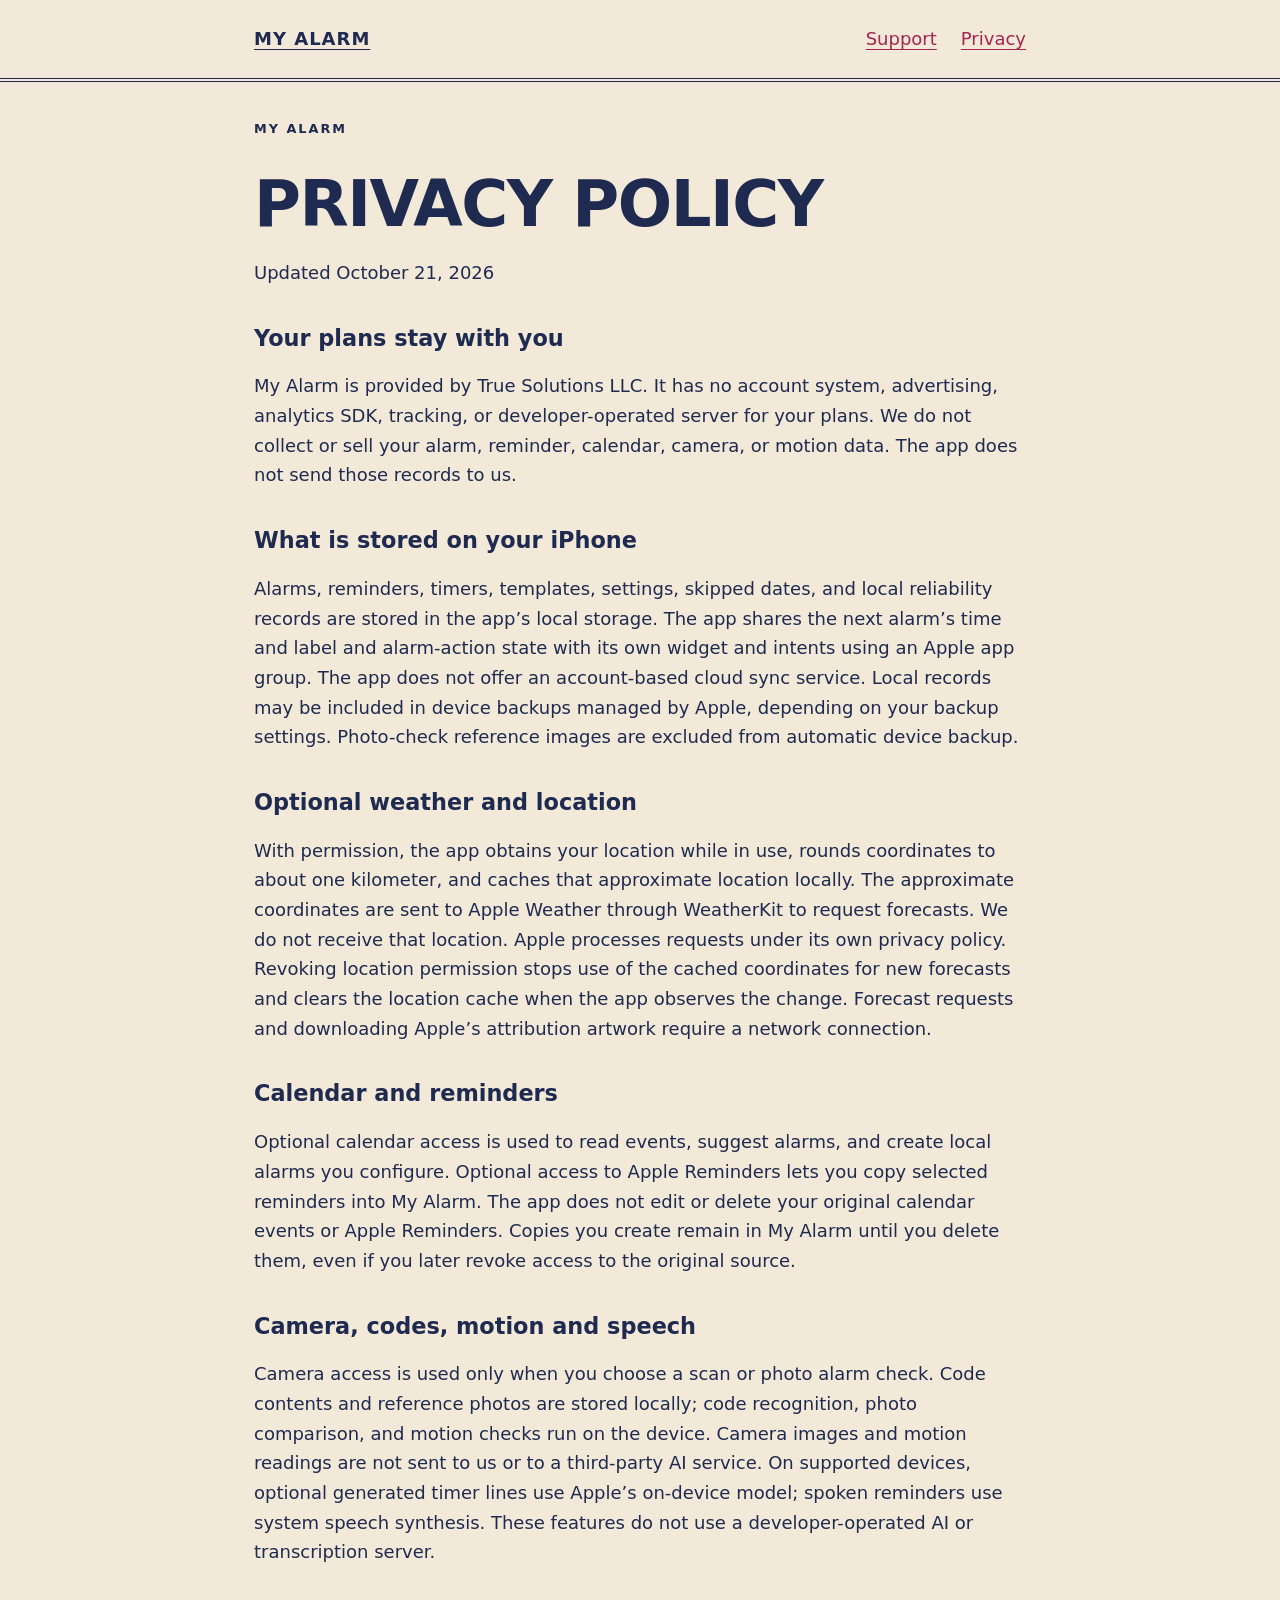
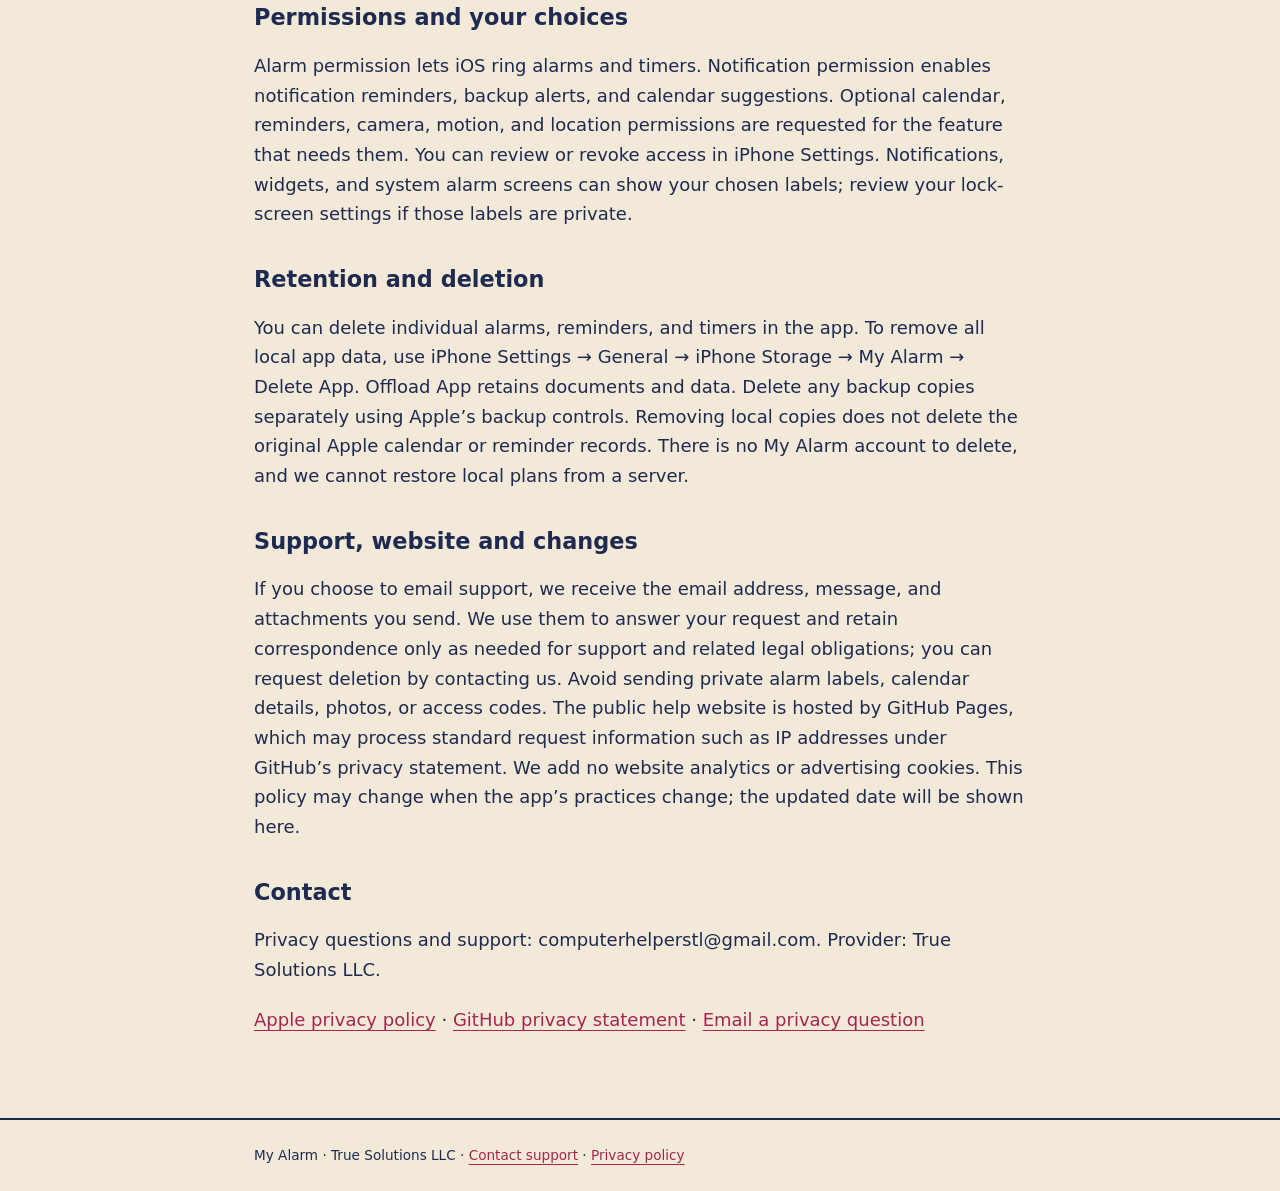
==== privacy.html @ db073f6e "Publish My Alarm privacy and support pages" ====
<!doctype html>
<html lang="en"><head><meta charset="utf-8"><meta name="viewport" content="width=device-width,initial-scale=1"><meta name="description" content="How My Alarm stores plans, uses optional permissions, handles weather requests, and lets you delete local data."><title>Privacy policy · My Alarm</title><link rel="stylesheet" href="styles.css"></head><body><a class="skip" href="#main">Skip to content</a><header><nav class="wrap" aria-label="Main navigation"><a class="brand" href="index.html">MY ALARM</a><a href="support.html">Support</a><a href="privacy.html">Privacy</a></nav></header><main class="wrap" id="main"><p class="eyebrow">My Alarm</p><h1>Privacy policy</h1><p>Updated October 21, 2026</p><h2>Your plans stay with you</h2><p>My Alarm is provided by True Solutions LLC. It has no account system, advertising, analytics SDK, tracking, or developer-operated server for your plans. We do not collect or sell your alarm, reminder, calendar, camera, or motion data. The app does not send those records to us.</p><h2>What is stored on your iPhone</h2><p>Alarms, reminders, timers, templates, settings, skipped dates, and local reliability records are stored in the app’s local storage. The app shares the next alarm’s time and label and alarm-action state with its own widget and intents using an Apple app group. The app does not offer an account-based cloud sync service. Local records may be included in device backups managed by Apple, depending on your backup settings. Photo-check reference images are excluded from automatic device backup.</p><h2>Optional weather and location</h2><p>With permission, the app obtains your location while in use, rounds coordinates to about one kilometer, and caches that approximate location locally. The approximate coordinates are sent to Apple Weather through WeatherKit to request forecasts. We do not receive that location. Apple processes requests under its own privacy policy. Revoking location permission stops use of the cached coordinates for new forecasts and clears the location cache when the app observes the change. Forecast requests and downloading Apple’s attribution artwork require a network connection.</p><h2>Calendar and reminders</h2><p>Optional calendar access is used to read events, suggest alarms, and create local alarms you configure. Optional access to Apple Reminders lets you copy selected reminders into My Alarm. The app does not edit or delete your original calendar events or Apple Reminders. Copies you create remain in My Alarm until you delete them, even if you later revoke access to the original source.</p><h2>Camera, codes, motion and speech</h2><p>Camera access is used only when you choose a scan or photo alarm check. Code contents and reference photos are stored locally; code recognition, photo comparison, and motion checks run on the device. Camera images and motion readings are not sent to us or to a third-party AI service. On supported devices, optional generated timer lines use Apple’s on-device model; spoken reminders use system speech synthesis. These features do not use a developer-operated AI or transcription server.</p><h2>Permissions and your choices</h2><p>Alarm permission lets iOS ring alarms and timers. Notification permission enables notification reminders, backup alerts, and calendar suggestions. Optional calendar, reminders, camera, motion, and location permissions are requested for the feature that needs them. You can review or revoke access in iPhone Settings. Notifications, widgets, and system alarm screens can show your chosen labels; review your lock-screen settings if those labels are private.</p><h2>Retention and deletion</h2><p>You can delete individual alarms, reminders, and timers in the app. To remove all local app data, use iPhone Settings → General → iPhone Storage → My Alarm → Delete App. Offload App retains documents and data. Delete any backup copies separately using Apple’s backup controls. Removing local copies does not delete the original Apple calendar or reminder records. There is no My Alarm account to delete, and we cannot restore local plans from a server.</p><h2>Support, website and changes</h2><p>If you choose to email support, we receive the email address, message, and attachments you send. We use them to answer your request and retain correspondence only as needed for support and related legal obligations; you can request deletion by contacting us. Avoid sending private alarm labels, calendar details, photos, or access codes. The public help website is hosted by GitHub Pages, which may process standard request information such as IP addresses under GitHub’s privacy statement. We add no website analytics or advertising cookies. This policy may change when the app’s practices change; the updated date will be shown here.</p><h2>Contact</h2><p>Privacy questions and support: computerhelperstl@gmail.com. Provider: True Solutions LLC.</p><p><a href="https://www.apple.com/legal/privacy/">Apple privacy policy</a> · <a href="https://docs.github.com/en/site-policy/privacy-policies/github-general-privacy-statement">GitHub privacy statement</a> · <a href="mailto:computerhelperstl@gmail.com">Email a privacy question</a></p></main><footer><div class="wrap">My Alarm · True Solutions LLC · <a href="support.html">Contact support</a> · <a href="privacy.html">Privacy policy</a></div></footer></body></html>
---- styles.css ----
:root{color-scheme:light dark;--paper:#f2e9d8;--ink:#1e2a4f;--pink:#a52550;--card:#e9ddc6}@media(prefers-color-scheme:dark){:root{--paper:#141a31;--ink:#efe5d2;--pink:#ff95b5;--card:#1b2340}}*{box-sizing:border-box}body{margin:0;background:var(--paper);color:var(--ink);font:18px/1.65 system-ui,sans-serif}a{color:var(--pink);text-underline-offset:4px}a:focus-visible,summary:focus-visible{outline:3px solid var(--pink);outline-offset:5px}.wrap{max-width:820px;margin:auto;padding:24px}header{border-bottom:4px double var(--ink)}nav{display:flex;gap:24px;flex-wrap:wrap;align-items:center}.brand{font-weight:850;letter-spacing:1px;color:var(--ink);margin-right:auto}h1{font-size:clamp(2.3rem,8vw,4rem);line-height:1.05;text-transform:uppercase;letter-spacing:-1.5px;margin:32px 0 20px}h2{font-size:1.4rem;line-height:1.3;margin-top:36px}p{margin:12px 0 20px}.eyebrow{text-transform:uppercase;letter-spacing:2px;font-size:.8rem;font-weight:800}.callout{padding:22px;background:var(--card);border:2px solid var(--ink);box-shadow:5px 5px 0 var(--ink);margin:28px 0}details{border-top:1px solid var(--ink);padding:18px 0}summary{cursor:pointer;font-weight:700}footer{border-top:2px solid var(--ink);margin-top:40px;font-size:.85rem}.skip{position:absolute;left:-9999px}.skip:focus{left:16px;top:16px;background:var(--paper);padding:12px;z-index:2}ul{padding-left:24px}
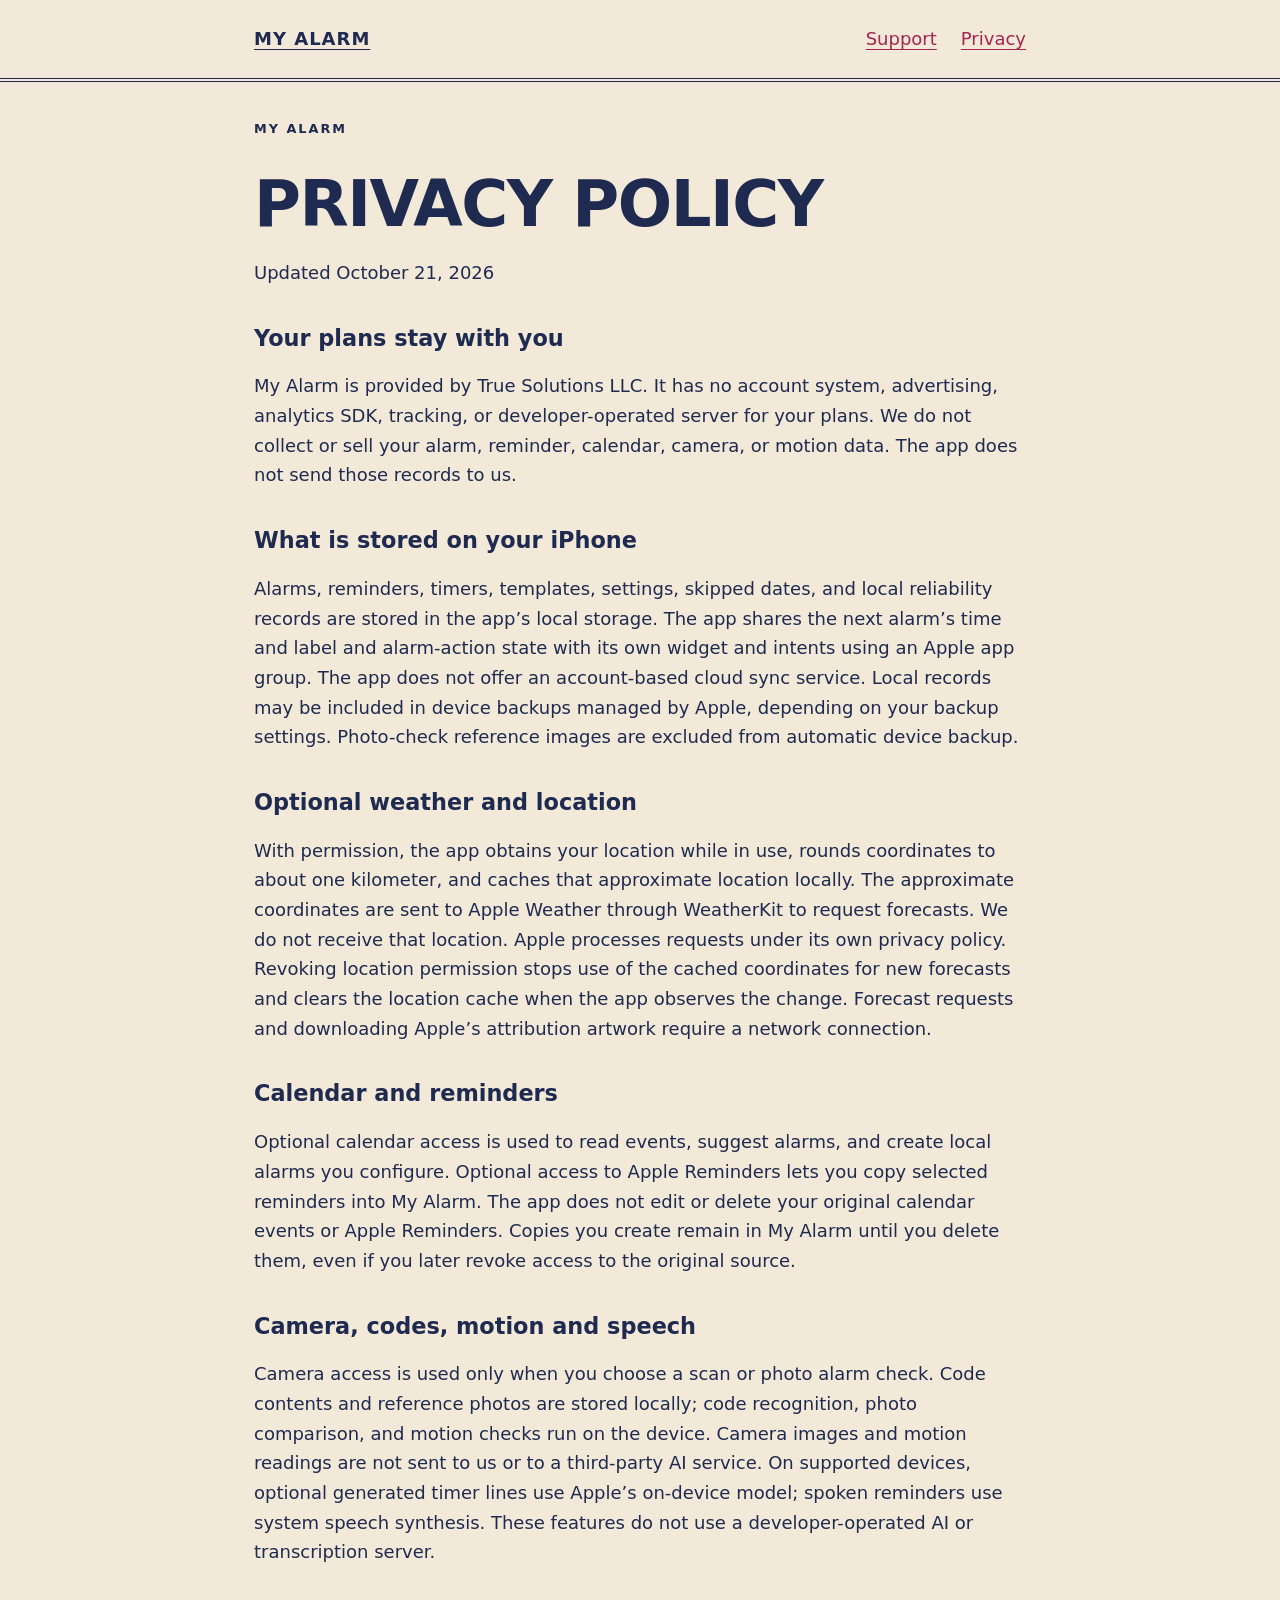
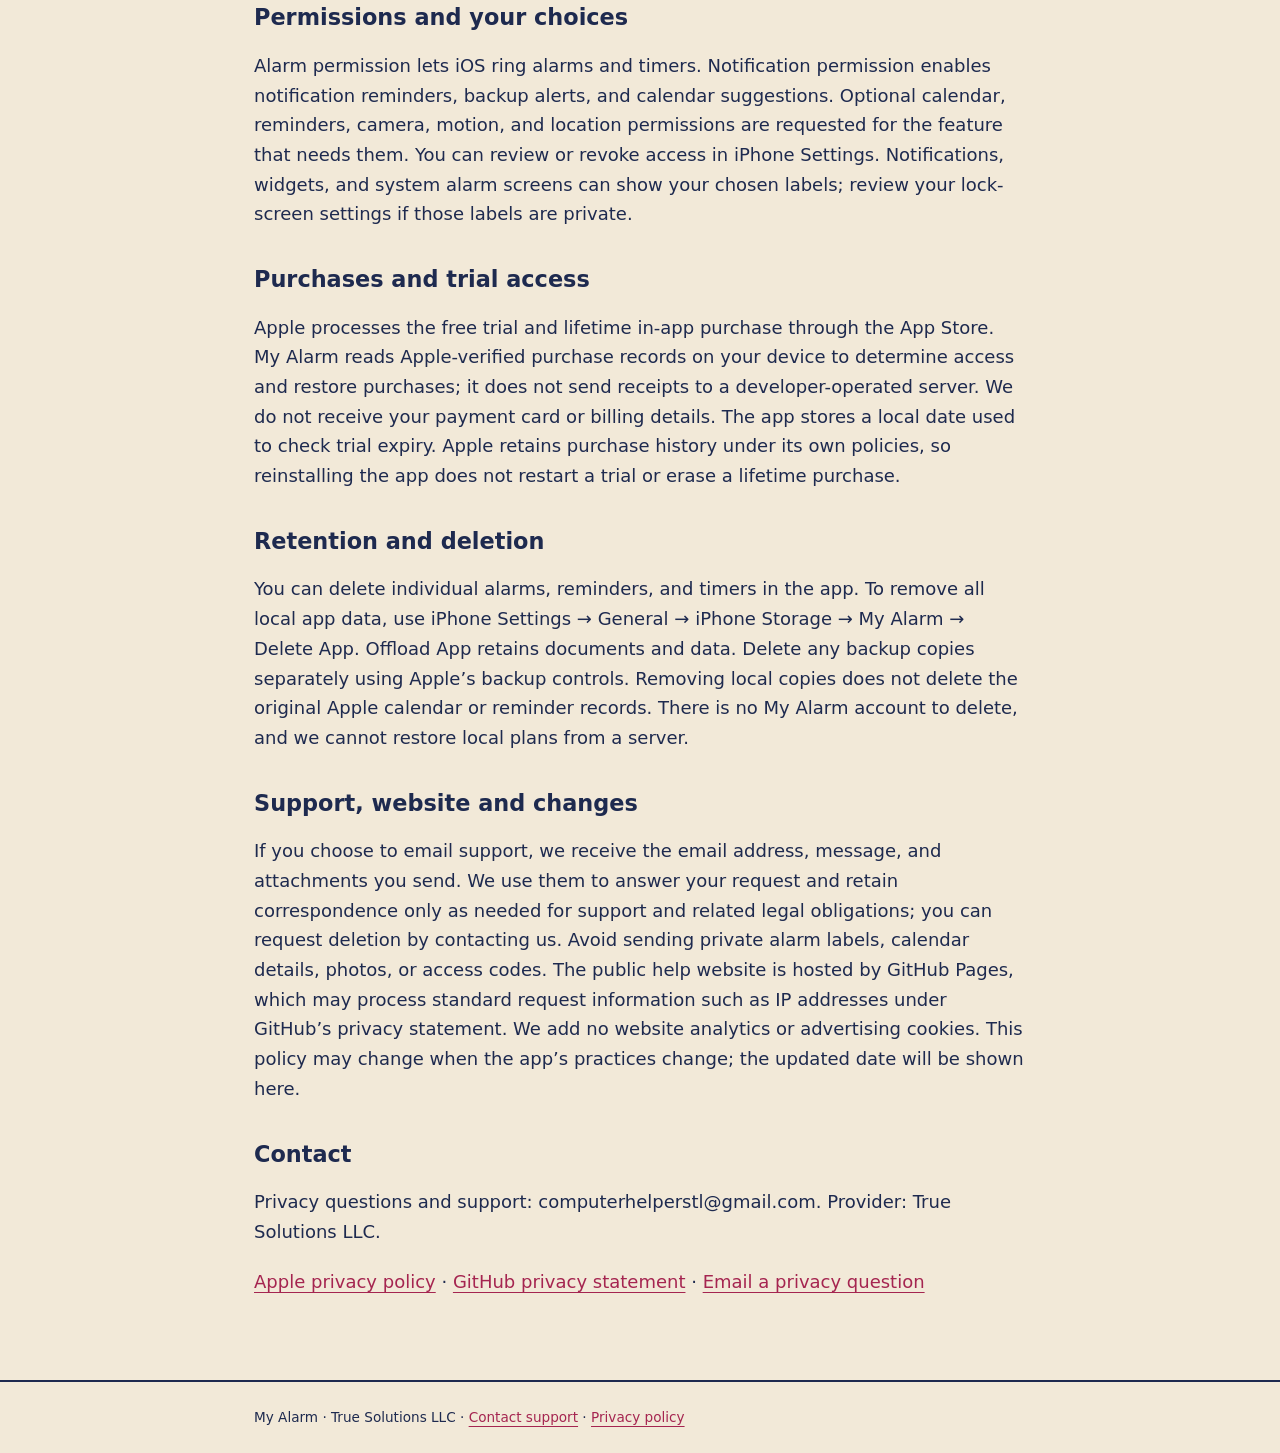
==== commit 5d32e532: "Document My Alarm trial, lifetime access and Apple purchase privacy" ====
--- a/privacy.html
+++ b/privacy.html
@@ -1,2 +1,2 @@
 <!doctype html>
-<html lang="en"><head><meta charset="utf-8"><meta name="viewport" content="width=device-width,initial-scale=1"><meta name="description" content="How My Alarm stores plans, uses optional permissions, handles weather requests, and lets you delete local data."><title>Privacy policy · My Alarm</title><link rel="stylesheet" href="styles.css"></head><body><a class="skip" href="#main">Skip to content</a><header><nav class="wrap" aria-label="Main navigation"><a class="brand" href="index.html">MY ALARM</a><a href="support.html">Support</a><a href="privacy.html">Privacy</a></nav></header><main class="wrap" id="main"><p class="eyebrow">My Alarm</p><h1>Privacy policy</h1><p>Updated October 21, 2026</p><h2>Your plans stay with you</h2><p>My Alarm is provided by True Solutions LLC. It has no account system, advertising, analytics SDK, tracking, or developer-operated server for your plans. We do not collect or sell your alarm, reminder, calendar, camera, or motion data. The app does not send those records to us.</p><h2>What is stored on your iPhone</h2><p>Alarms, reminders, timers, templates, settings, skipped dates, and local reliability records are stored in the app’s local storage. The app shares the next alarm’s time and label and alarm-action state with its own widget and intents using an Apple app group. The app does not offer an account-based cloud sync service. Local records may be included in device backups managed by Apple, depending on your backup settings. Photo-check reference images are excluded from automatic device backup.</p><h2>Optional weather and location</h2><p>With permission, the app obtains your location while in use, rounds coordinates to about one kilometer, and caches that approximate location locally. The approximate coordinates are sent to Apple Weather through WeatherKit to request forecasts. We do not receive that location. Apple processes requests under its own privacy policy. Revoking location permission stops use of the cached coordinates for new forecasts and clears the location cache when the app observes the change. Forecast requests and downloading Apple’s attribution artwork require a network connection.</p><h2>Calendar and reminders</h2><p>Optional calendar access is used to read events, suggest alarms, and create local alarms you configure. Optional access to Apple Reminders lets you copy selected reminders into My Alarm. The app does not edit or delete your original calendar events or Apple Reminders. Copies you create remain in My Alarm until you delete them, even if you later revoke access to the original source.</p><h2>Camera, codes, motion and speech</h2><p>Camera access is used only when you choose a scan or photo alarm check. Code contents and reference photos are stored locally; code recognition, photo comparison, and motion checks run on the device. Camera images and motion readings are not sent to us or to a third-party AI service. On supported devices, optional generated timer lines use Apple’s on-device model; spoken reminders use system speech synthesis. These features do not use a developer-operated AI or transcription server.</p><h2>Permissions and your choices</h2><p>Alarm permission lets iOS ring alarms and timers. Notification permission enables notification reminders, backup alerts, and calendar suggestions. Optional calendar, reminders, camera, motion, and location permissions are requested for the feature that needs them. You can review or revoke access in iPhone Settings. Notifications, widgets, and system alarm screens can show your chosen labels; review your lock-screen settings if those labels are private.</p><h2>Retention and deletion</h2><p>You can delete individual alarms, reminders, and timers in the app. To remove all local app data, use iPhone Settings → General → iPhone Storage → My Alarm → Delete App. Offload App retains documents and data. Delete any backup copies separately using Apple’s backup controls. Removing local copies does not delete the original Apple calendar or reminder records. There is no My Alarm account to delete, and we cannot restore local plans from a server.</p><h2>Support, website and changes</h2><p>If you choose to email support, we receive the email address, message, and attachments you send. We use them to answer your request and retain correspondence only as needed for support and related legal obligations; you can request deletion by contacting us. Avoid sending private alarm labels, calendar details, photos, or access codes. The public help website is hosted by GitHub Pages, which may process standard request information such as IP addresses under GitHub’s privacy statement. We add no website analytics or advertising cookies. This policy may change when the app’s practices change; the updated date will be shown here.</p><h2>Contact</h2><p>Privacy questions and support: computerhelperstl@gmail.com. Provider: True Solutions LLC.</p><p><a href="https://www.apple.com/legal/privacy/">Apple privacy policy</a> · <a href="https://docs.github.com/en/site-policy/privacy-policies/github-general-privacy-statement">GitHub privacy statement</a> · <a href="mailto:computerhelperstl@gmail.com">Email a privacy question</a></p></main><footer><div class="wrap">My Alarm · True Solutions LLC · <a href="support.html">Contact support</a> · <a href="privacy.html">Privacy policy</a></div></footer></body></html>
+<html lang="en"><head><meta charset="utf-8"><meta name="viewport" content="width=device-width,initial-scale=1"><meta name="description" content="How My Alarm stores plans, uses optional permissions, handles weather requests, and lets you delete local data."><title>Privacy policy · My Alarm</title><link rel="stylesheet" href="styles.css"></head><body><a class="skip" href="#main">Skip to content</a><header><nav class="wrap" aria-label="Main navigation"><a class="brand" href="index.html">MY ALARM</a><a href="support.html">Support</a><a href="privacy.html">Privacy</a></nav></header><main class="wrap" id="main"><p class="eyebrow">My Alarm</p><h1>Privacy policy</h1><p>Updated October 21, 2026</p><h2>Your plans stay with you</h2><p>My Alarm is provided by True Solutions LLC. It has no account system, advertising, analytics SDK, tracking, or developer-operated server for your plans. We do not collect or sell your alarm, reminder, calendar, camera, or motion data. The app does not send those records to us.</p><h2>What is stored on your iPhone</h2><p>Alarms, reminders, timers, templates, settings, skipped dates, and local reliability records are stored in the app’s local storage. The app shares the next alarm’s time and label and alarm-action state with its own widget and intents using an Apple app group. The app does not offer an account-based cloud sync service. Local records may be included in device backups managed by Apple, depending on your backup settings. Photo-check reference images are excluded from automatic device backup.</p><h2>Optional weather and location</h2><p>With permission, the app obtains your location while in use, rounds coordinates to about one kilometer, and caches that approximate location locally. The approximate coordinates are sent to Apple Weather through WeatherKit to request forecasts. We do not receive that location. Apple processes requests under its own privacy policy. Revoking location permission stops use of the cached coordinates for new forecasts and clears the location cache when the app observes the change. Forecast requests and downloading Apple’s attribution artwork require a network connection.</p><h2>Calendar and reminders</h2><p>Optional calendar access is used to read events, suggest alarms, and create local alarms you configure. Optional access to Apple Reminders lets you copy selected reminders into My Alarm. The app does not edit or delete your original calendar events or Apple Reminders. Copies you create remain in My Alarm until you delete them, even if you later revoke access to the original source.</p><h2>Camera, codes, motion and speech</h2><p>Camera access is used only when you choose a scan or photo alarm check. Code contents and reference photos are stored locally; code recognition, photo comparison, and motion checks run on the device. Camera images and motion readings are not sent to us or to a third-party AI service. On supported devices, optional generated timer lines use Apple’s on-device model; spoken reminders use system speech synthesis. These features do not use a developer-operated AI or transcription server.</p><h2>Permissions and your choices</h2><p>Alarm permission lets iOS ring alarms and timers. Notification permission enables notification reminders, backup alerts, and calendar suggestions. Optional calendar, reminders, camera, motion, and location permissions are requested for the feature that needs them. You can review or revoke access in iPhone Settings. Notifications, widgets, and system alarm screens can show your chosen labels; review your lock-screen settings if those labels are private.</p><h2>Purchases and trial access</h2><p>Apple processes the free trial and lifetime in-app purchase through the App Store. My Alarm reads Apple-verified purchase records on your device to determine access and restore purchases; it does not send receipts to a developer-operated server. We do not receive your payment card or billing details. The app stores a local date used to check trial expiry. Apple retains purchase history under its own policies, so reinstalling the app does not restart a trial or erase a lifetime purchase.</p><h2>Retention and deletion</h2><p>You can delete individual alarms, reminders, and timers in the app. To remove all local app data, use iPhone Settings → General → iPhone Storage → My Alarm → Delete App. Offload App retains documents and data. Delete any backup copies separately using Apple’s backup controls. Removing local copies does not delete the original Apple calendar or reminder records. There is no My Alarm account to delete, and we cannot restore local plans from a server.</p><h2>Support, website and changes</h2><p>If you choose to email support, we receive the email address, message, and attachments you send. We use them to answer your request and retain correspondence only as needed for support and related legal obligations; you can request deletion by contacting us. Avoid sending private alarm labels, calendar details, photos, or access codes. The public help website is hosted by GitHub Pages, which may process standard request information such as IP addresses under GitHub’s privacy statement. We add no website analytics or advertising cookies. This policy may change when the app’s practices change; the updated date will be shown here.</p><h2>Contact</h2><p>Privacy questions and support: computerhelperstl@gmail.com. Provider: True Solutions LLC.</p><p><a href="https://www.apple.com/legal/privacy/">Apple privacy policy</a> · <a href="https://docs.github.com/en/site-policy/privacy-policies/github-general-privacy-statement">GitHub privacy statement</a> · <a href="mailto:computerhelperstl@gmail.com">Email a privacy question</a></p></main><footer><div class="wrap">My Alarm · True Solutions LLC · <a href="support.html">Contact support</a> · <a href="privacy.html">Privacy policy</a></div></footer></body></html>
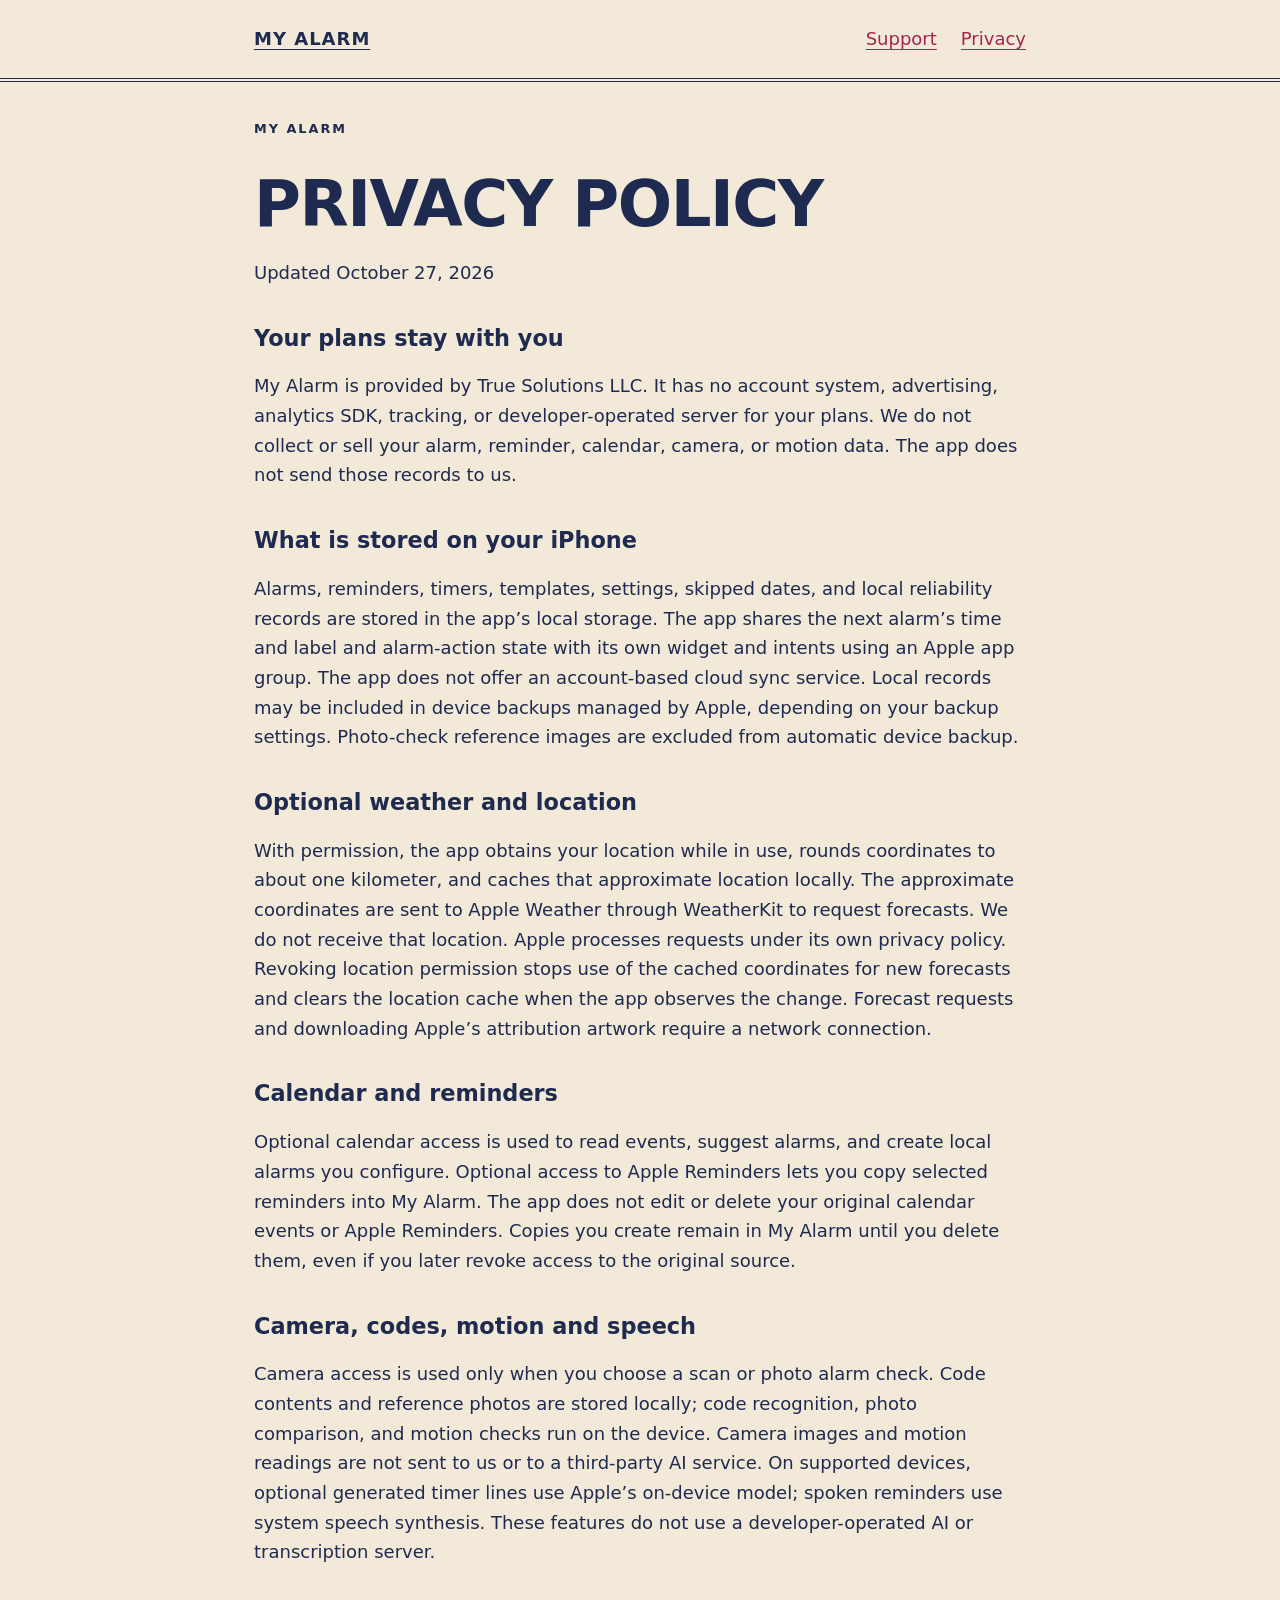
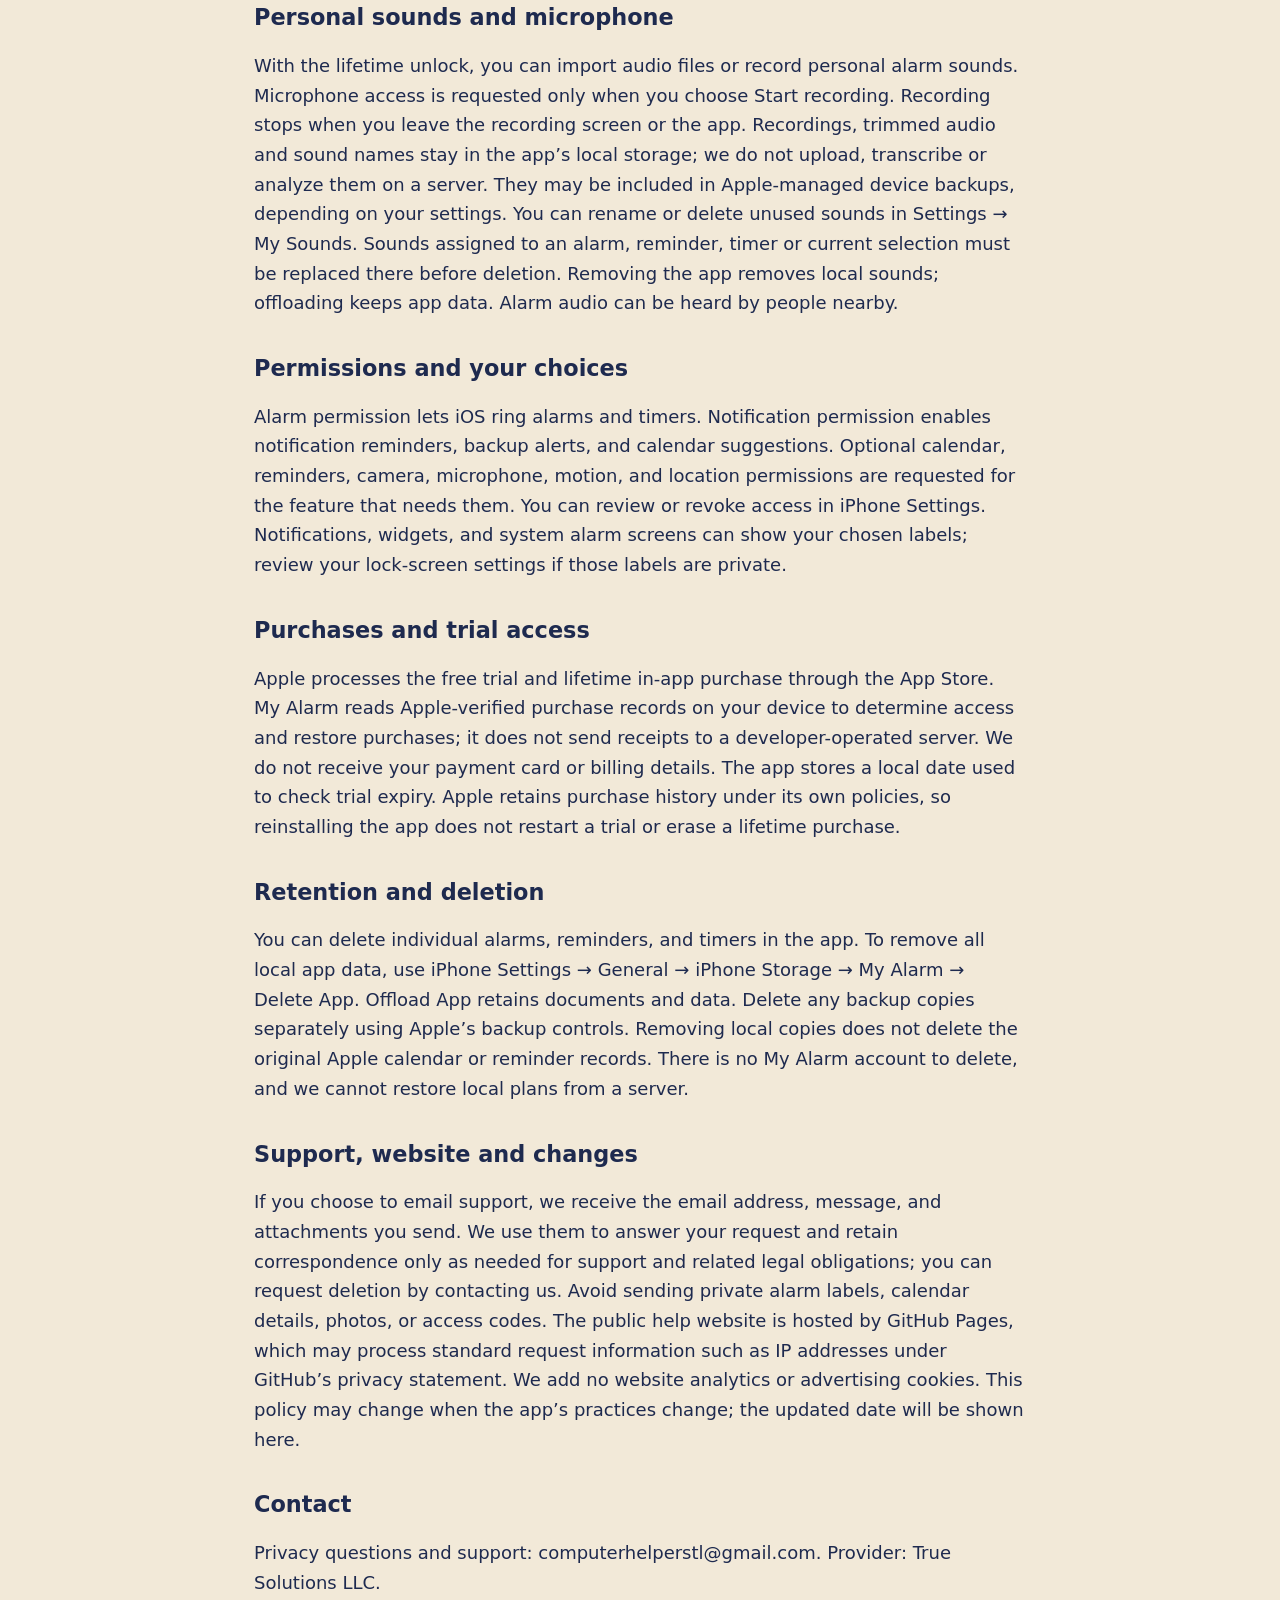
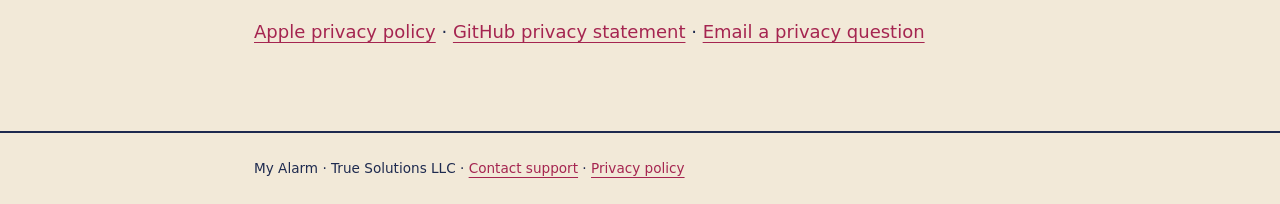
==== commit d781497c: "Document personal alarm sounds, lifetime access and local privacy" ====
--- a/privacy.html
+++ b/privacy.html
@@ -1,2 +1,2 @@
 <!doctype html>
-<html lang="en"><head><meta charset="utf-8"><meta name="viewport" content="width=device-width,initial-scale=1"><meta name="description" content="How My Alarm stores plans, uses optional permissions, handles weather requests, and lets you delete local data."><title>Privacy policy · My Alarm</title><link rel="stylesheet" href="styles.css"></head><body><a class="skip" href="#main">Skip to content</a><header><nav class="wrap" aria-label="Main navigation"><a class="brand" href="index.html">MY ALARM</a><a href="support.html">Support</a><a href="privacy.html">Privacy</a></nav></header><main class="wrap" id="main"><p class="eyebrow">My Alarm</p><h1>Privacy policy</h1><p>Updated October 21, 2026</p><h2>Your plans stay with you</h2><p>My Alarm is provided by True Solutions LLC. It has no account system, advertising, analytics SDK, tracking, or developer-operated server for your plans. We do not collect or sell your alarm, reminder, calendar, camera, or motion data. The app does not send those records to us.</p><h2>What is stored on your iPhone</h2><p>Alarms, reminders, timers, templates, settings, skipped dates, and local reliability records are stored in the app’s local storage. The app shares the next alarm’s time and label and alarm-action state with its own widget and intents using an Apple app group. The app does not offer an account-based cloud sync service. Local records may be included in device backups managed by Apple, depending on your backup settings. Photo-check reference images are excluded from automatic device backup.</p><h2>Optional weather and location</h2><p>With permission, the app obtains your location while in use, rounds coordinates to about one kilometer, and caches that approximate location locally. The approximate coordinates are sent to Apple Weather through WeatherKit to request forecasts. We do not receive that location. Apple processes requests under its own privacy policy. Revoking location permission stops use of the cached coordinates for new forecasts and clears the location cache when the app observes the change. Forecast requests and downloading Apple’s attribution artwork require a network connection.</p><h2>Calendar and reminders</h2><p>Optional calendar access is used to read events, suggest alarms, and create local alarms you configure. Optional access to Apple Reminders lets you copy selected reminders into My Alarm. The app does not edit or delete your original calendar events or Apple Reminders. Copies you create remain in My Alarm until you delete them, even if you later revoke access to the original source.</p><h2>Camera, codes, motion and speech</h2><p>Camera access is used only when you choose a scan or photo alarm check. Code contents and reference photos are stored locally; code recognition, photo comparison, and motion checks run on the device. Camera images and motion readings are not sent to us or to a third-party AI service. On supported devices, optional generated timer lines use Apple’s on-device model; spoken reminders use system speech synthesis. These features do not use a developer-operated AI or transcription server.</p><h2>Permissions and your choices</h2><p>Alarm permission lets iOS ring alarms and timers. Notification permission enables notification reminders, backup alerts, and calendar suggestions. Optional calendar, reminders, camera, motion, and location permissions are requested for the feature that needs them. You can review or revoke access in iPhone Settings. Notifications, widgets, and system alarm screens can show your chosen labels; review your lock-screen settings if those labels are private.</p><h2>Purchases and trial access</h2><p>Apple processes the free trial and lifetime in-app purchase through the App Store. My Alarm reads Apple-verified purchase records on your device to determine access and restore purchases; it does not send receipts to a developer-operated server. We do not receive your payment card or billing details. The app stores a local date used to check trial expiry. Apple retains purchase history under its own policies, so reinstalling the app does not restart a trial or erase a lifetime purchase.</p><h2>Retention and deletion</h2><p>You can delete individual alarms, reminders, and timers in the app. To remove all local app data, use iPhone Settings → General → iPhone Storage → My Alarm → Delete App. Offload App retains documents and data. Delete any backup copies separately using Apple’s backup controls. Removing local copies does not delete the original Apple calendar or reminder records. There is no My Alarm account to delete, and we cannot restore local plans from a server.</p><h2>Support, website and changes</h2><p>If you choose to email support, we receive the email address, message, and attachments you send. We use them to answer your request and retain correspondence only as needed for support and related legal obligations; you can request deletion by contacting us. Avoid sending private alarm labels, calendar details, photos, or access codes. The public help website is hosted by GitHub Pages, which may process standard request information such as IP addresses under GitHub’s privacy statement. We add no website analytics or advertising cookies. This policy may change when the app’s practices change; the updated date will be shown here.</p><h2>Contact</h2><p>Privacy questions and support: computerhelperstl@gmail.com. Provider: True Solutions LLC.</p><p><a href="https://www.apple.com/legal/privacy/">Apple privacy policy</a> · <a href="https://docs.github.com/en/site-policy/privacy-policies/github-general-privacy-statement">GitHub privacy statement</a> · <a href="mailto:computerhelperstl@gmail.com">Email a privacy question</a></p></main><footer><div class="wrap">My Alarm · True Solutions LLC · <a href="support.html">Contact support</a> · <a href="privacy.html">Privacy policy</a></div></footer></body></html>
+<html lang="en"><head><meta charset="utf-8"><meta name="viewport" content="width=device-width,initial-scale=1"><meta name="description" content="How My Alarm stores plans, uses optional permissions, handles weather requests, and lets you delete local data."><title>Privacy policy · My Alarm</title><link rel="stylesheet" href="styles.css"></head><body><a class="skip" href="#main">Skip to content</a><header><nav class="wrap" aria-label="Main navigation"><a class="brand" href="index.html">MY ALARM</a><a href="support.html">Support</a><a href="privacy.html">Privacy</a></nav></header><main class="wrap" id="main"><p class="eyebrow">My Alarm</p><h1>Privacy policy</h1><p>Updated October 27, 2026</p><h2>Your plans stay with you</h2><p>My Alarm is provided by True Solutions LLC. It has no account system, advertising, analytics SDK, tracking, or developer-operated server for your plans. We do not collect or sell your alarm, reminder, calendar, camera, or motion data. The app does not send those records to us.</p><h2>What is stored on your iPhone</h2><p>Alarms, reminders, timers, templates, settings, skipped dates, and local reliability records are stored in the app’s local storage. The app shares the next alarm’s time and label and alarm-action state with its own widget and intents using an Apple app group. The app does not offer an account-based cloud sync service. Local records may be included in device backups managed by Apple, depending on your backup settings. Photo-check reference images are excluded from automatic device backup.</p><h2>Optional weather and location</h2><p>With permission, the app obtains your location while in use, rounds coordinates to about one kilometer, and caches that approximate location locally. The approximate coordinates are sent to Apple Weather through WeatherKit to request forecasts. We do not receive that location. Apple processes requests under its own privacy policy. Revoking location permission stops use of the cached coordinates for new forecasts and clears the location cache when the app observes the change. Forecast requests and downloading Apple’s attribution artwork require a network connection.</p><h2>Calendar and reminders</h2><p>Optional calendar access is used to read events, suggest alarms, and create local alarms you configure. Optional access to Apple Reminders lets you copy selected reminders into My Alarm. The app does not edit or delete your original calendar events or Apple Reminders. Copies you create remain in My Alarm until you delete them, even if you later revoke access to the original source.</p><h2>Camera, codes, motion and speech</h2><p>Camera access is used only when you choose a scan or photo alarm check. Code contents and reference photos are stored locally; code recognition, photo comparison, and motion checks run on the device. Camera images and motion readings are not sent to us or to a third-party AI service. On supported devices, optional generated timer lines use Apple’s on-device model; spoken reminders use system speech synthesis. These features do not use a developer-operated AI or transcription server.</p><h2>Personal sounds and microphone</h2><p>With the lifetime unlock, you can import audio files or record personal alarm sounds. Microphone access is requested only when you choose Start recording. Recording stops when you leave the recording screen or the app. Recordings, trimmed audio and sound names stay in the app’s local storage; we do not upload, transcribe or analyze them on a server. They may be included in Apple-managed device backups, depending on your settings. You can rename or delete unused sounds in Settings → My Sounds. Sounds assigned to an alarm, reminder, timer or current selection must be replaced there before deletion. Removing the app removes local sounds; offloading keeps app data. Alarm audio can be heard by people nearby.</p><h2>Permissions and your choices</h2><p>Alarm permission lets iOS ring alarms and timers. Notification permission enables notification reminders, backup alerts, and calendar suggestions. Optional calendar, reminders, camera, microphone, motion, and location permissions are requested for the feature that needs them. You can review or revoke access in iPhone Settings. Notifications, widgets, and system alarm screens can show your chosen labels; review your lock-screen settings if those labels are private.</p><h2>Purchases and trial access</h2><p>Apple processes the free trial and lifetime in-app purchase through the App Store. My Alarm reads Apple-verified purchase records on your device to determine access and restore purchases; it does not send receipts to a developer-operated server. We do not receive your payment card or billing details. The app stores a local date used to check trial expiry. Apple retains purchase history under its own policies, so reinstalling the app does not restart a trial or erase a lifetime purchase.</p><h2>Retention and deletion</h2><p>You can delete individual alarms, reminders, and timers in the app. To remove all local app data, use iPhone Settings → General → iPhone Storage → My Alarm → Delete App. Offload App retains documents and data. Delete any backup copies separately using Apple’s backup controls. Removing local copies does not delete the original Apple calendar or reminder records. There is no My Alarm account to delete, and we cannot restore local plans from a server.</p><h2>Support, website and changes</h2><p>If you choose to email support, we receive the email address, message, and attachments you send. We use them to answer your request and retain correspondence only as needed for support and related legal obligations; you can request deletion by contacting us. Avoid sending private alarm labels, calendar details, photos, or access codes. The public help website is hosted by GitHub Pages, which may process standard request information such as IP addresses under GitHub’s privacy statement. We add no website analytics or advertising cookies. This policy may change when the app’s practices change; the updated date will be shown here.</p><h2>Contact</h2><p>Privacy questions and support: computerhelperstl@gmail.com. Provider: True Solutions LLC.</p><p><a href="https://www.apple.com/legal/privacy/">Apple privacy policy</a> · <a href="https://docs.github.com/en/site-policy/privacy-policies/github-general-privacy-statement">GitHub privacy statement</a> · <a href="mailto:computerhelperstl@gmail.com">Email a privacy question</a></p></main><footer><div class="wrap">My Alarm · True Solutions LLC · <a href="support.html">Contact support</a> · <a href="privacy.html">Privacy policy</a></div></footer></body></html>
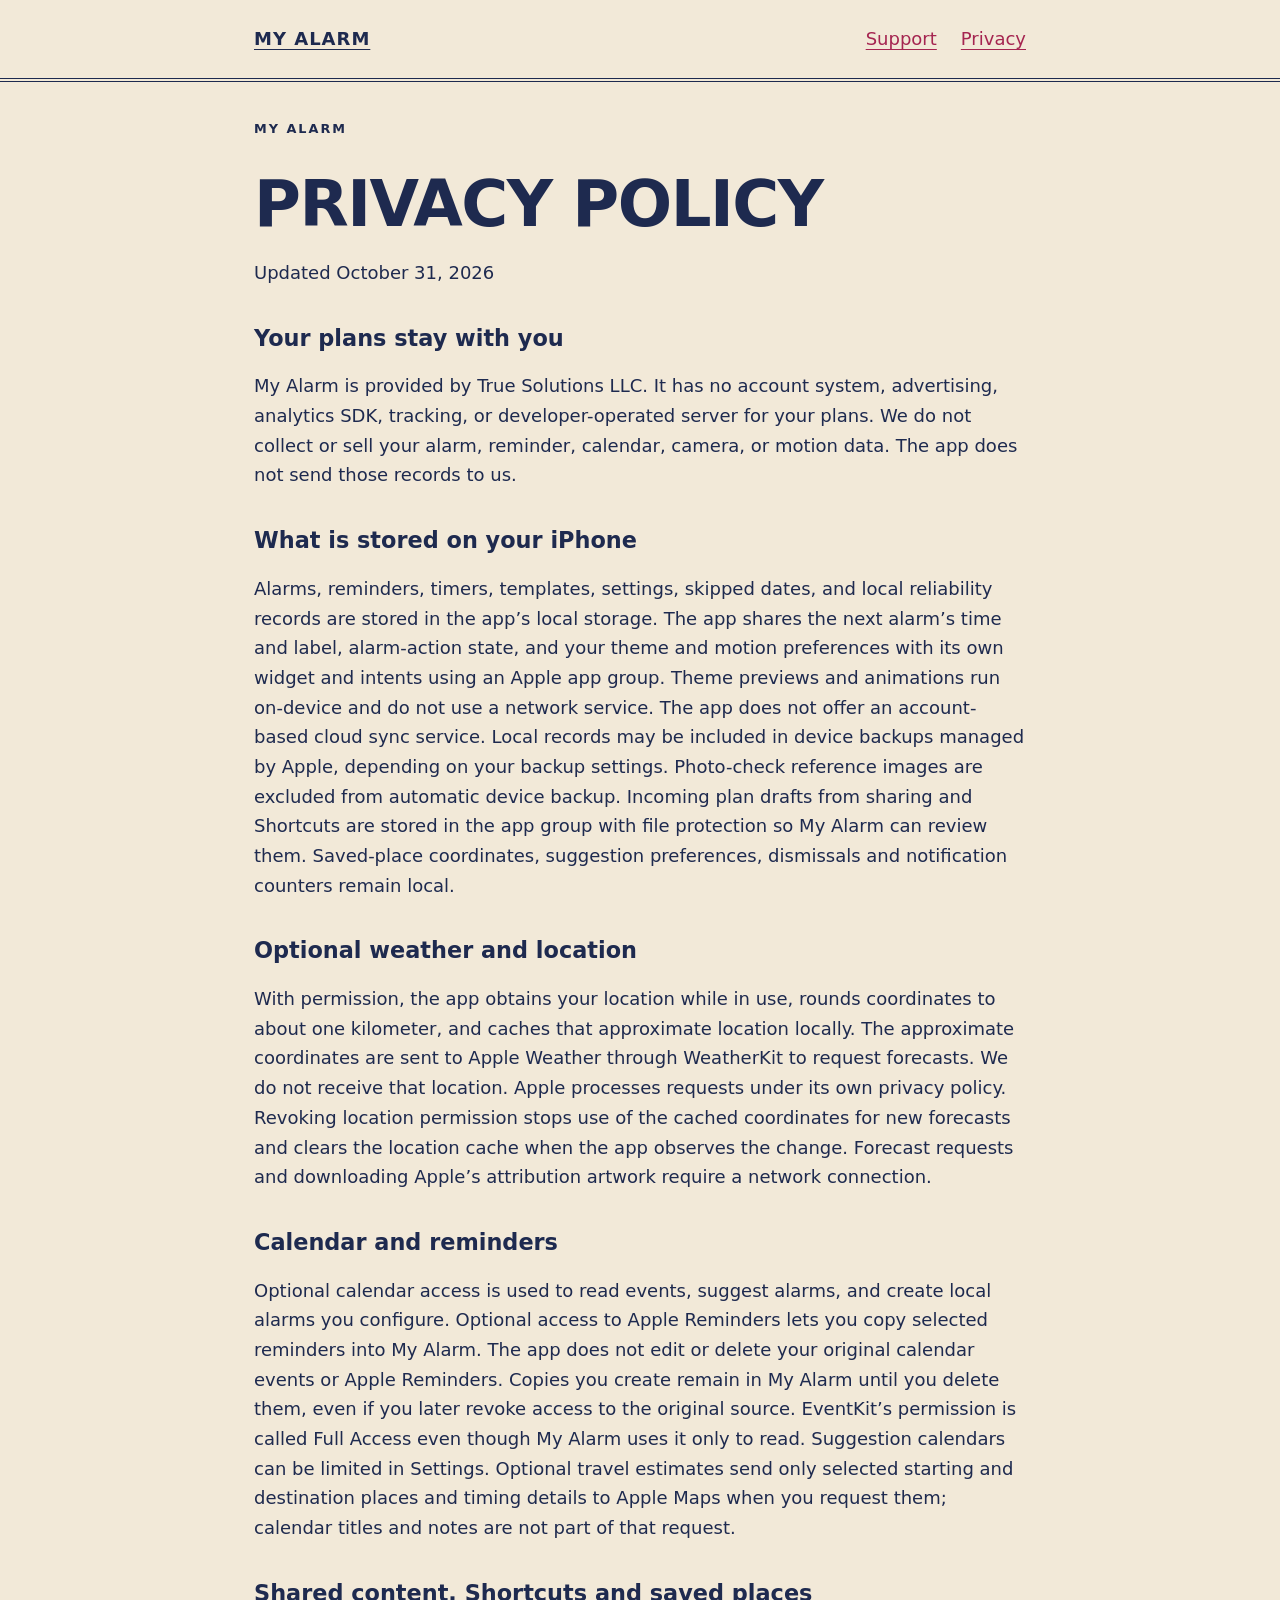
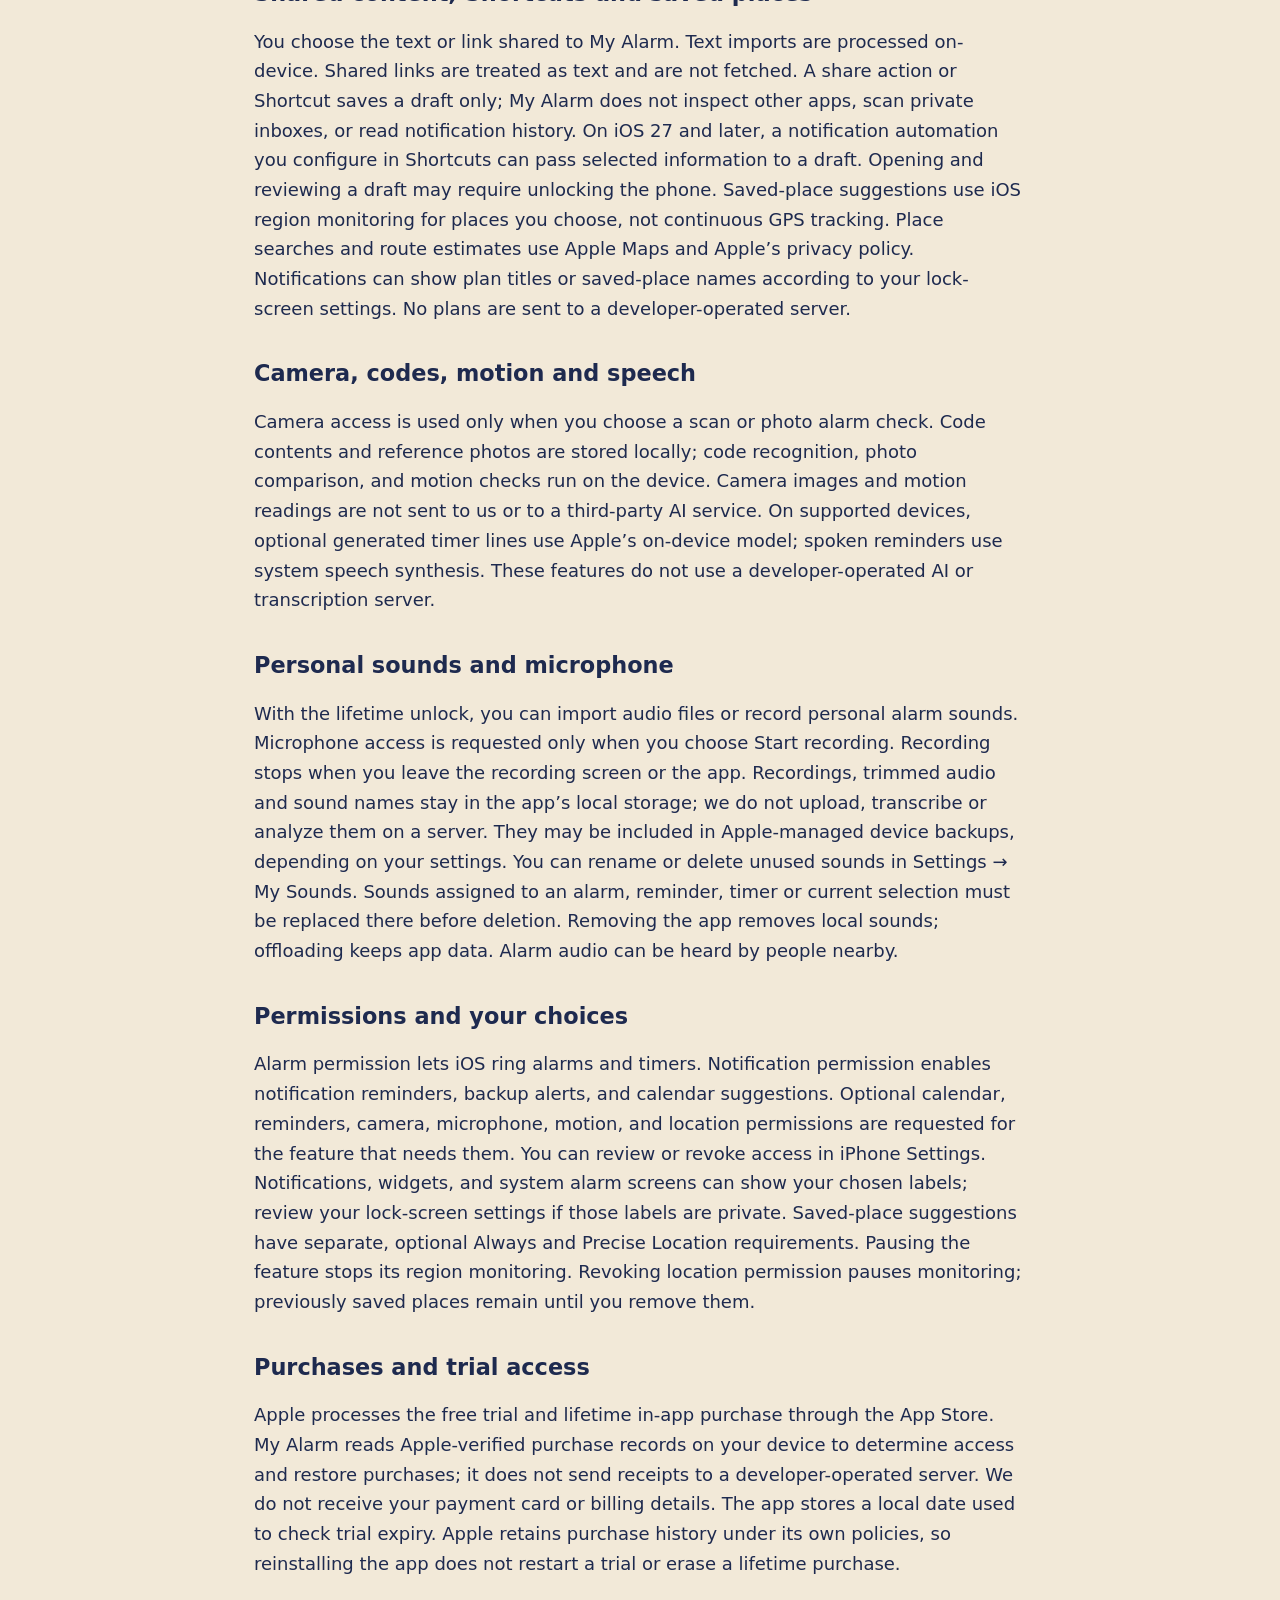
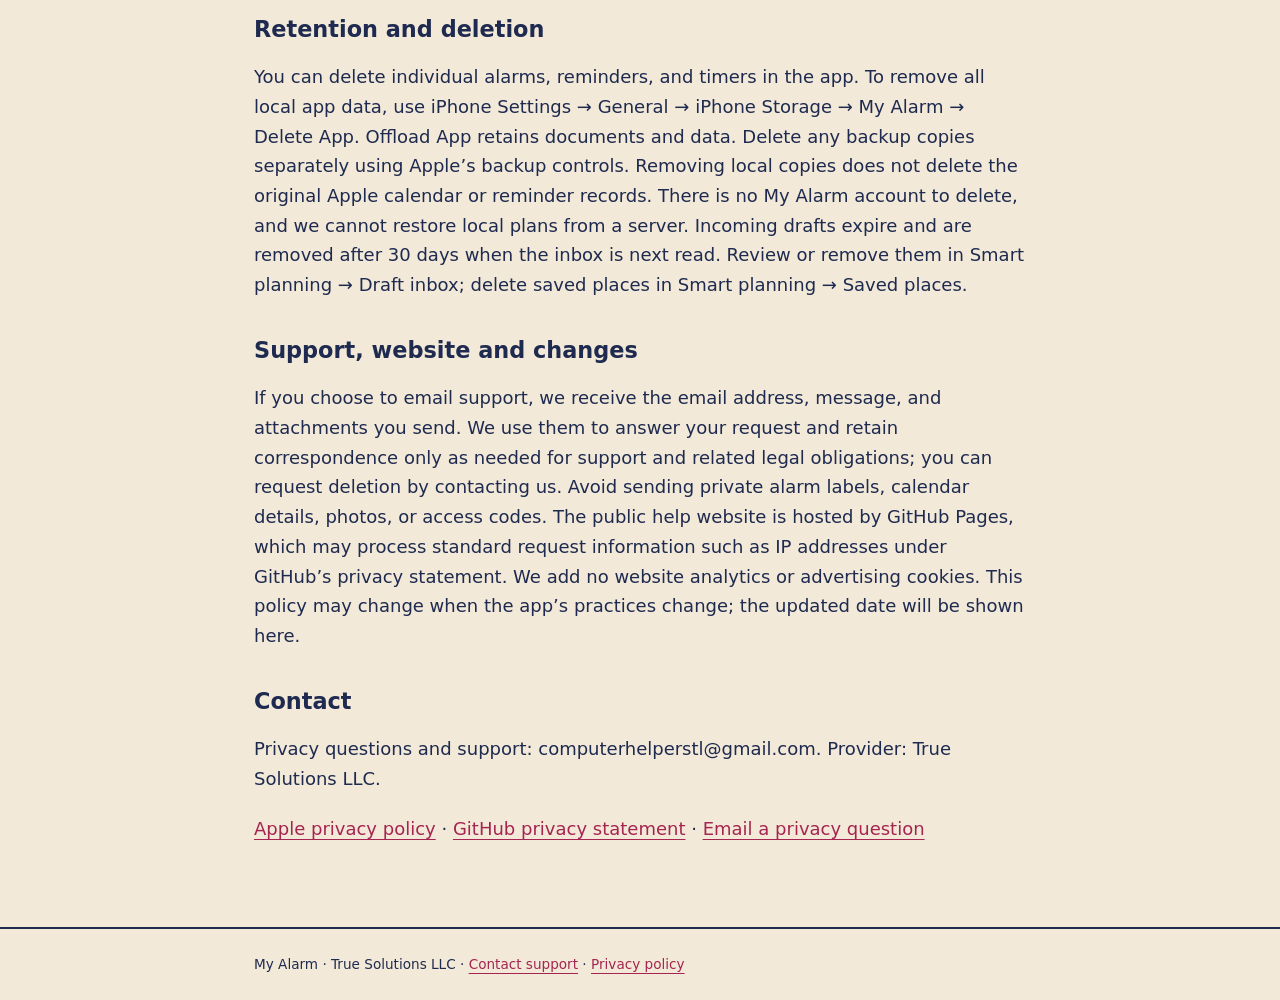
==== commit d8d8e88b: "Update My Alarm 1.2 privacy and support pages" ====
--- a/privacy.html
+++ b/privacy.html
@@ -1,2 +1,2 @@
 <!doctype html>
-<html lang="en"><head><meta charset="utf-8"><meta name="viewport" content="width=device-width,initial-scale=1"><meta name="description" content="How My Alarm stores plans, uses optional permissions, handles weather requests, and lets you delete local data."><title>Privacy policy · My Alarm</title><link rel="stylesheet" href="styles.css"></head><body><a class="skip" href="#main">Skip to content</a><header><nav class="wrap" aria-label="Main navigation"><a class="brand" href="index.html">MY ALARM</a><a href="support.html">Support</a><a href="privacy.html">Privacy</a></nav></header><main class="wrap" id="main"><p class="eyebrow">My Alarm</p><h1>Privacy policy</h1><p>Updated October 27, 2026</p><h2>Your plans stay with you</h2><p>My Alarm is provided by True Solutions LLC. It has no account system, advertising, analytics SDK, tracking, or developer-operated server for your plans. We do not collect or sell your alarm, reminder, calendar, camera, or motion data. The app does not send those records to us.</p><h2>What is stored on your iPhone</h2><p>Alarms, reminders, timers, templates, settings, skipped dates, and local reliability records are stored in the app’s local storage. The app shares the next alarm’s time and label and alarm-action state with its own widget and intents using an Apple app group. The app does not offer an account-based cloud sync service. Local records may be included in device backups managed by Apple, depending on your backup settings. Photo-check reference images are excluded from automatic device backup.</p><h2>Optional weather and location</h2><p>With permission, the app obtains your location while in use, rounds coordinates to about one kilometer, and caches that approximate location locally. The approximate coordinates are sent to Apple Weather through WeatherKit to request forecasts. We do not receive that location. Apple processes requests under its own privacy policy. Revoking location permission stops use of the cached coordinates for new forecasts and clears the location cache when the app observes the change. Forecast requests and downloading Apple’s attribution artwork require a network connection.</p><h2>Calendar and reminders</h2><p>Optional calendar access is used to read events, suggest alarms, and create local alarms you configure. Optional access to Apple Reminders lets you copy selected reminders into My Alarm. The app does not edit or delete your original calendar events or Apple Reminders. Copies you create remain in My Alarm until you delete them, even if you later revoke access to the original source.</p><h2>Camera, codes, motion and speech</h2><p>Camera access is used only when you choose a scan or photo alarm check. Code contents and reference photos are stored locally; code recognition, photo comparison, and motion checks run on the device. Camera images and motion readings are not sent to us or to a third-party AI service. On supported devices, optional generated timer lines use Apple’s on-device model; spoken reminders use system speech synthesis. These features do not use a developer-operated AI or transcription server.</p><h2>Personal sounds and microphone</h2><p>With the lifetime unlock, you can import audio files or record personal alarm sounds. Microphone access is requested only when you choose Start recording. Recording stops when you leave the recording screen or the app. Recordings, trimmed audio and sound names stay in the app’s local storage; we do not upload, transcribe or analyze them on a server. They may be included in Apple-managed device backups, depending on your settings. You can rename or delete unused sounds in Settings → My Sounds. Sounds assigned to an alarm, reminder, timer or current selection must be replaced there before deletion. Removing the app removes local sounds; offloading keeps app data. Alarm audio can be heard by people nearby.</p><h2>Permissions and your choices</h2><p>Alarm permission lets iOS ring alarms and timers. Notification permission enables notification reminders, backup alerts, and calendar suggestions. Optional calendar, reminders, camera, microphone, motion, and location permissions are requested for the feature that needs them. You can review or revoke access in iPhone Settings. Notifications, widgets, and system alarm screens can show your chosen labels; review your lock-screen settings if those labels are private.</p><h2>Purchases and trial access</h2><p>Apple processes the free trial and lifetime in-app purchase through the App Store. My Alarm reads Apple-verified purchase records on your device to determine access and restore purchases; it does not send receipts to a developer-operated server. We do not receive your payment card or billing details. The app stores a local date used to check trial expiry. Apple retains purchase history under its own policies, so reinstalling the app does not restart a trial or erase a lifetime purchase.</p><h2>Retention and deletion</h2><p>You can delete individual alarms, reminders, and timers in the app. To remove all local app data, use iPhone Settings → General → iPhone Storage → My Alarm → Delete App. Offload App retains documents and data. Delete any backup copies separately using Apple’s backup controls. Removing local copies does not delete the original Apple calendar or reminder records. There is no My Alarm account to delete, and we cannot restore local plans from a server.</p><h2>Support, website and changes</h2><p>If you choose to email support, we receive the email address, message, and attachments you send. We use them to answer your request and retain correspondence only as needed for support and related legal obligations; you can request deletion by contacting us. Avoid sending private alarm labels, calendar details, photos, or access codes. The public help website is hosted by GitHub Pages, which may process standard request information such as IP addresses under GitHub’s privacy statement. We add no website analytics or advertising cookies. This policy may change when the app’s practices change; the updated date will be shown here.</p><h2>Contact</h2><p>Privacy questions and support: computerhelperstl@gmail.com. Provider: True Solutions LLC.</p><p><a href="https://www.apple.com/legal/privacy/">Apple privacy policy</a> · <a href="https://docs.github.com/en/site-policy/privacy-policies/github-general-privacy-statement">GitHub privacy statement</a> · <a href="mailto:computerhelperstl@gmail.com">Email a privacy question</a></p></main><footer><div class="wrap">My Alarm · True Solutions LLC · <a href="support.html">Contact support</a> · <a href="privacy.html">Privacy policy</a></div></footer></body></html>
+<html lang="en"><head><meta charset="utf-8"><meta name="viewport" content="width=device-width,initial-scale=1"><meta name="description" content="How My Alarm stores plans, uses optional permissions, handles weather requests, and lets you delete local data."><title>Privacy policy · My Alarm</title><link rel="stylesheet" href="styles.css"></head><body><a class="skip" href="#main">Skip to content</a><header><nav class="wrap" aria-label="Main navigation"><a class="brand" href="index.html">MY ALARM</a><a href="support.html">Support</a><a href="privacy.html">Privacy</a></nav></header><main class="wrap" id="main"><p class="eyebrow">My Alarm</p><h1>Privacy policy</h1><p>Updated October 31, 2026</p><h2>Your plans stay with you</h2><p>My Alarm is provided by True Solutions LLC. It has no account system, advertising, analytics SDK, tracking, or developer-operated server for your plans. We do not collect or sell your alarm, reminder, calendar, camera, or motion data. The app does not send those records to us.</p><h2>What is stored on your iPhone</h2><p>Alarms, reminders, timers, templates, settings, skipped dates, and local reliability records are stored in the app’s local storage. The app shares the next alarm’s time and label, alarm-action state, and your theme and motion preferences with its own widget and intents using an Apple app group. Theme previews and animations run on-device and do not use a network service. The app does not offer an account-based cloud sync service. Local records may be included in device backups managed by Apple, depending on your backup settings. Photo-check reference images are excluded from automatic device backup. Incoming plan drafts from sharing and Shortcuts are stored in the app group with file protection so My Alarm can review them. Saved-place coordinates, suggestion preferences, dismissals and notification counters remain local.</p><h2>Optional weather and location</h2><p>With permission, the app obtains your location while in use, rounds coordinates to about one kilometer, and caches that approximate location locally. The approximate coordinates are sent to Apple Weather through WeatherKit to request forecasts. We do not receive that location. Apple processes requests under its own privacy policy. Revoking location permission stops use of the cached coordinates for new forecasts and clears the location cache when the app observes the change. Forecast requests and downloading Apple’s attribution artwork require a network connection.</p><h2>Calendar and reminders</h2><p>Optional calendar access is used to read events, suggest alarms, and create local alarms you configure. Optional access to Apple Reminders lets you copy selected reminders into My Alarm. The app does not edit or delete your original calendar events or Apple Reminders. Copies you create remain in My Alarm until you delete them, even if you later revoke access to the original source. EventKit’s permission is called Full Access even though My Alarm uses it only to read. Suggestion calendars can be limited in Settings. Optional travel estimates send only selected starting and destination places and timing details to Apple Maps when you request them; calendar titles and notes are not part of that request.</p><h2>Shared content, Shortcuts and saved places</h2><p>You choose the text or link shared to My Alarm. Text imports are processed on-device. Shared links are treated as text and are not fetched. A share action or Shortcut saves a draft only; My Alarm does not inspect other apps, scan private inboxes, or read notification history. On iOS 27 and later, a notification automation you configure in Shortcuts can pass selected information to a draft. Opening and reviewing a draft may require unlocking the phone. Saved-place suggestions use iOS region monitoring for places you choose, not continuous GPS tracking. Place searches and route estimates use Apple Maps and Apple’s privacy policy. Notifications can show plan titles or saved-place names according to your lock-screen settings. No plans are sent to a developer-operated server.</p><h2>Camera, codes, motion and speech</h2><p>Camera access is used only when you choose a scan or photo alarm check. Code contents and reference photos are stored locally; code recognition, photo comparison, and motion checks run on the device. Camera images and motion readings are not sent to us or to a third-party AI service. On supported devices, optional generated timer lines use Apple’s on-device model; spoken reminders use system speech synthesis. These features do not use a developer-operated AI or transcription server.</p><h2>Personal sounds and microphone</h2><p>With the lifetime unlock, you can import audio files or record personal alarm sounds. Microphone access is requested only when you choose Start recording. Recording stops when you leave the recording screen or the app. Recordings, trimmed audio and sound names stay in the app’s local storage; we do not upload, transcribe or analyze them on a server. They may be included in Apple-managed device backups, depending on your settings. You can rename or delete unused sounds in Settings → My Sounds. Sounds assigned to an alarm, reminder, timer or current selection must be replaced there before deletion. Removing the app removes local sounds; offloading keeps app data. Alarm audio can be heard by people nearby.</p><h2>Permissions and your choices</h2><p>Alarm permission lets iOS ring alarms and timers. Notification permission enables notification reminders, backup alerts, and calendar suggestions. Optional calendar, reminders, camera, microphone, motion, and location permissions are requested for the feature that needs them. You can review or revoke access in iPhone Settings. Notifications, widgets, and system alarm screens can show your chosen labels; review your lock-screen settings if those labels are private. Saved-place suggestions have separate, optional Always and Precise Location requirements. Pausing the feature stops its region monitoring. Revoking location permission pauses monitoring; previously saved places remain until you remove them.</p><h2>Purchases and trial access</h2><p>Apple processes the free trial and lifetime in-app purchase through the App Store. My Alarm reads Apple-verified purchase records on your device to determine access and restore purchases; it does not send receipts to a developer-operated server. We do not receive your payment card or billing details. The app stores a local date used to check trial expiry. Apple retains purchase history under its own policies, so reinstalling the app does not restart a trial or erase a lifetime purchase.</p><h2>Retention and deletion</h2><p>You can delete individual alarms, reminders, and timers in the app. To remove all local app data, use iPhone Settings → General → iPhone Storage → My Alarm → Delete App. Offload App retains documents and data. Delete any backup copies separately using Apple’s backup controls. Removing local copies does not delete the original Apple calendar or reminder records. There is no My Alarm account to delete, and we cannot restore local plans from a server. Incoming drafts expire and are removed after 30 days when the inbox is next read. Review or remove them in Smart planning → Draft inbox; delete saved places in Smart planning → Saved places.</p><h2>Support, website and changes</h2><p>If you choose to email support, we receive the email address, message, and attachments you send. We use them to answer your request and retain correspondence only as needed for support and related legal obligations; you can request deletion by contacting us. Avoid sending private alarm labels, calendar details, photos, or access codes. The public help website is hosted by GitHub Pages, which may process standard request information such as IP addresses under GitHub’s privacy statement. We add no website analytics or advertising cookies. This policy may change when the app’s practices change; the updated date will be shown here.</p><h2>Contact</h2><p>Privacy questions and support: computerhelperstl@gmail.com. Provider: True Solutions LLC.</p><p><a href="https://www.apple.com/legal/privacy/">Apple privacy policy</a> · <a href="https://docs.github.com/en/site-policy/privacy-policies/github-general-privacy-statement">GitHub privacy statement</a> · <a href="mailto:computerhelperstl@gmail.com">Email a privacy question</a></p></main><footer><div class="wrap">My Alarm · True Solutions LLC · <a href="support.html">Contact support</a> · <a href="privacy.html">Privacy policy</a></div></footer></body></html>
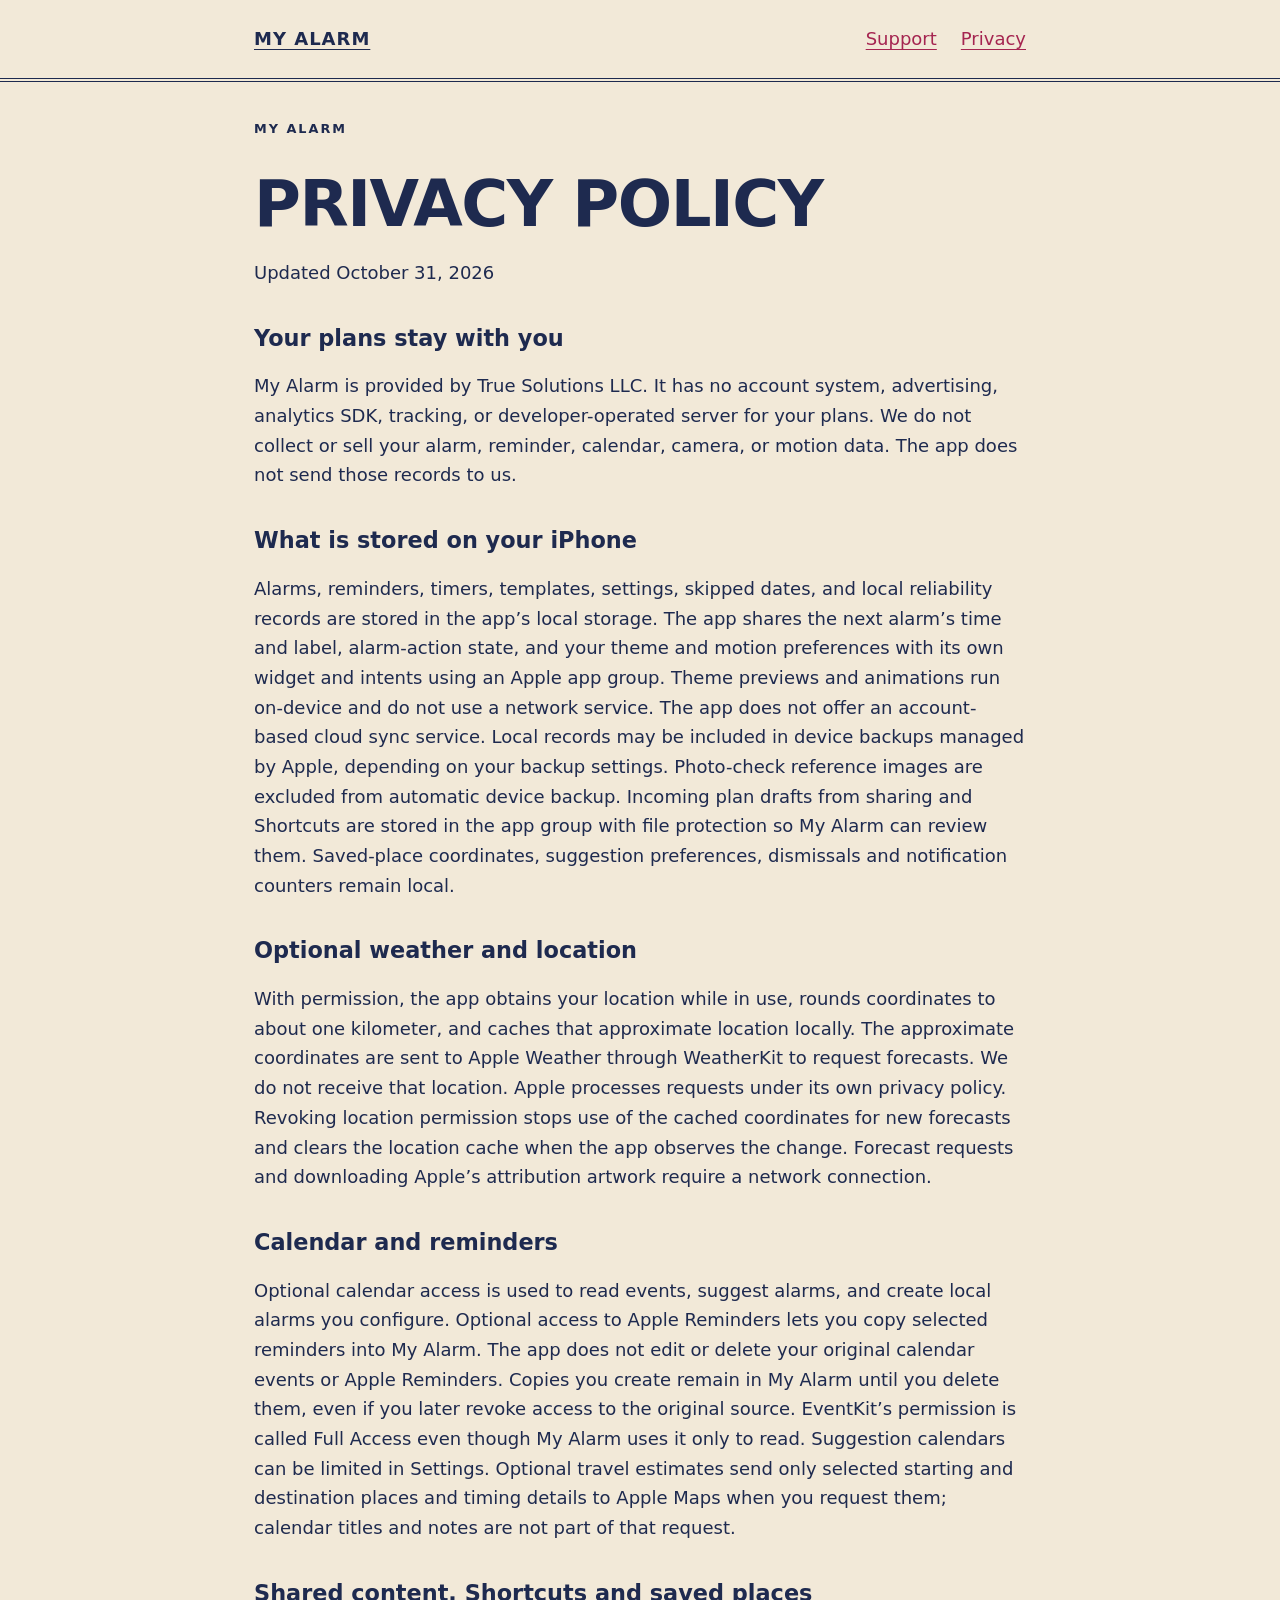
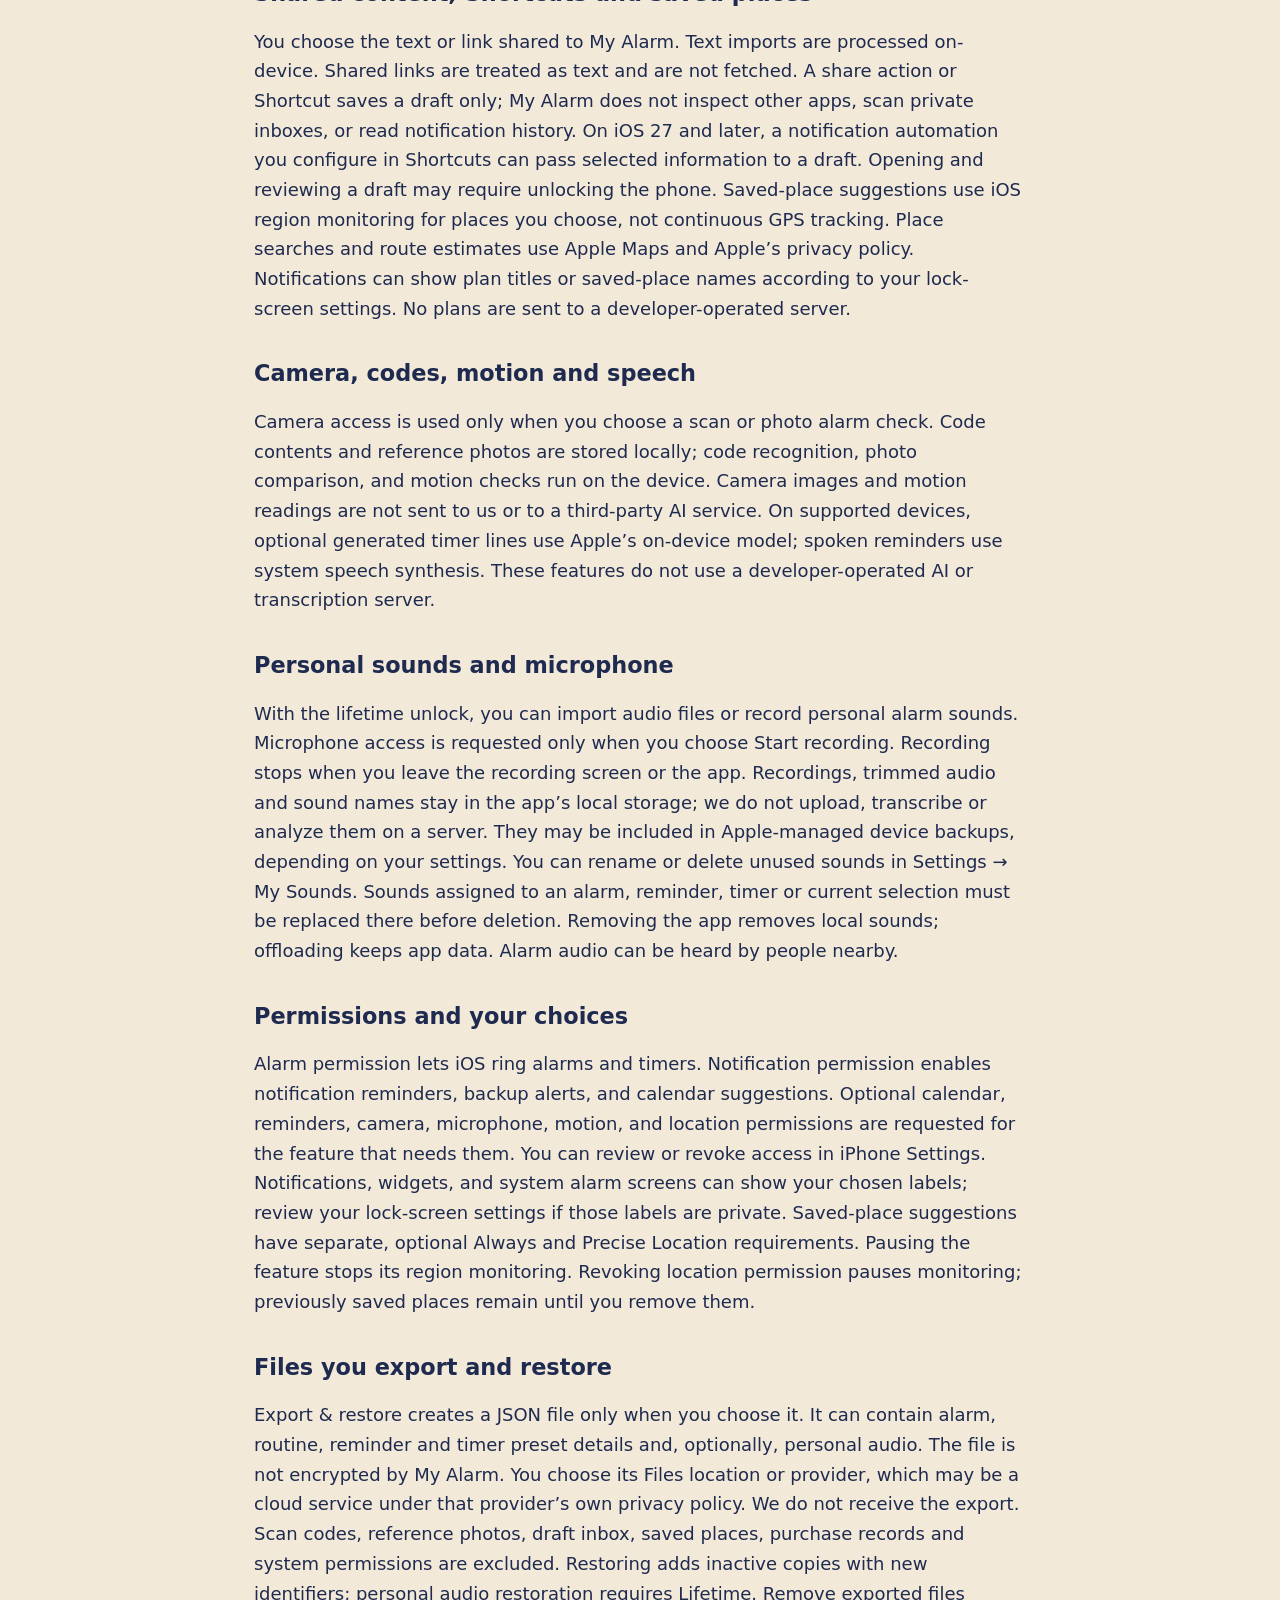
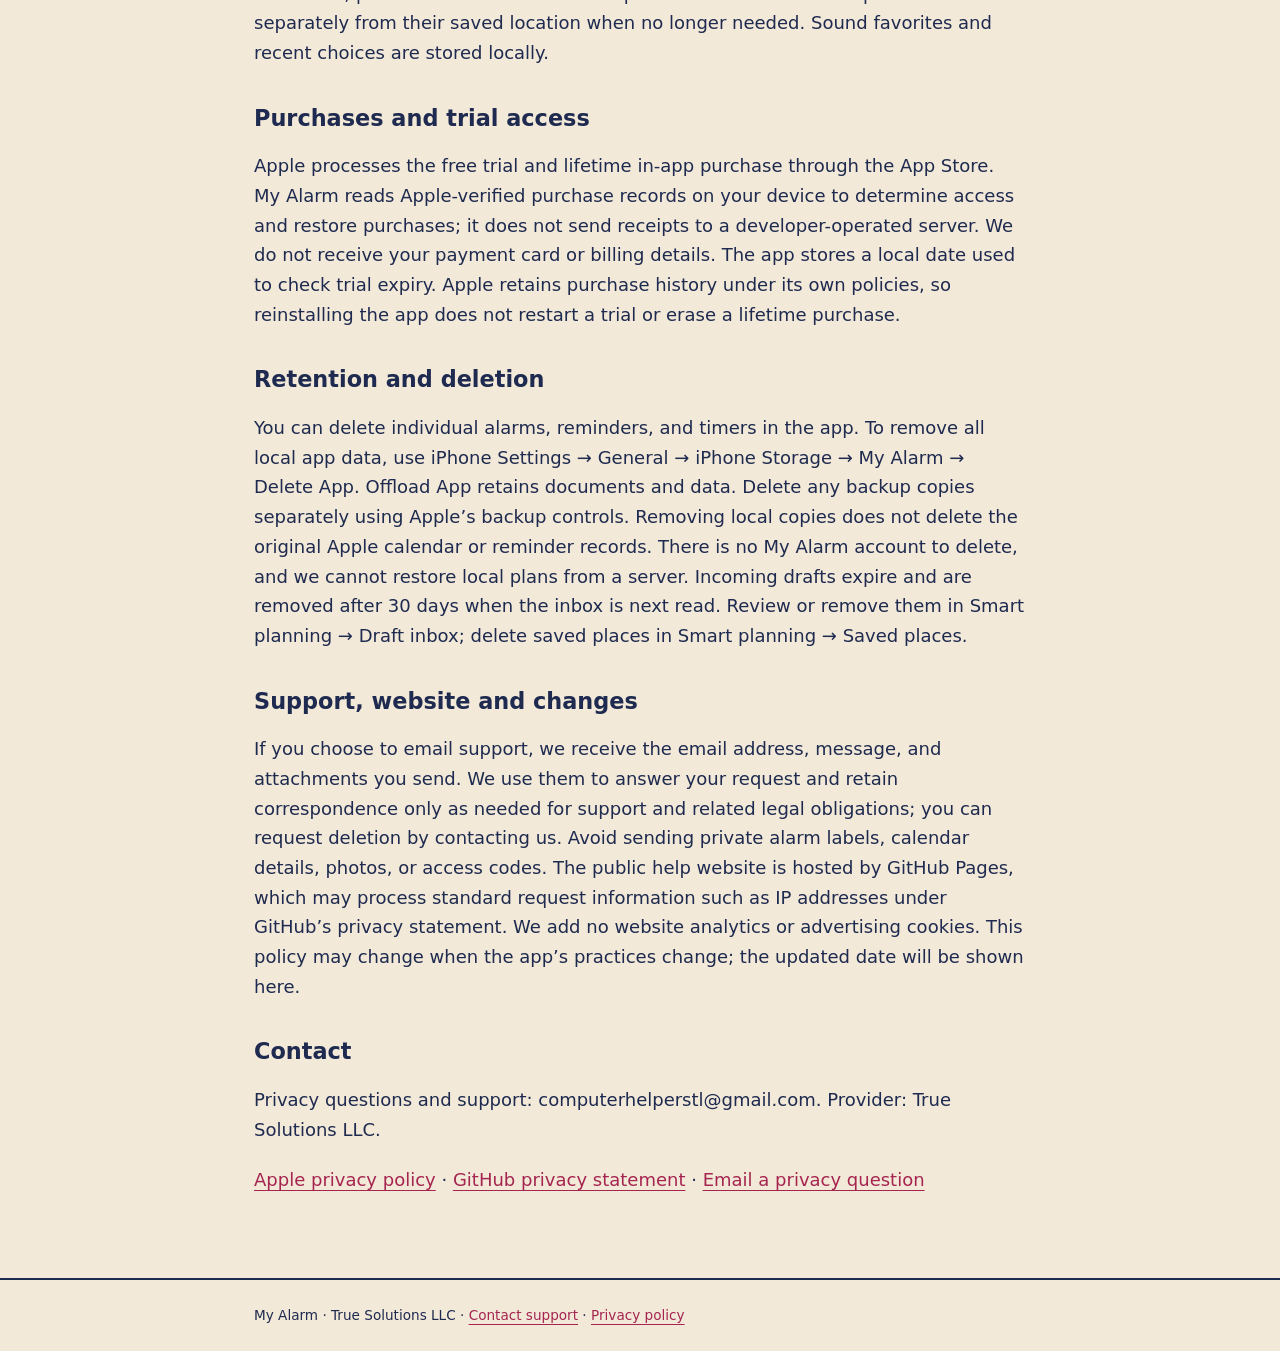
==== commit 6ea1f7dc: "Explain user-controlled plan backup exports and inactive restores" ====
--- a/privacy.html
+++ b/privacy.html
@@ -1,2 +1,2 @@
 <!doctype html>
-<html lang="en"><head><meta charset="utf-8"><meta name="viewport" content="width=device-width,initial-scale=1"><meta name="description" content="How My Alarm stores plans, uses optional permissions, handles weather requests, and lets you delete local data."><title>Privacy policy · My Alarm</title><link rel="stylesheet" href="styles.css"></head><body><a class="skip" href="#main">Skip to content</a><header><nav class="wrap" aria-label="Main navigation"><a class="brand" href="index.html">MY ALARM</a><a href="support.html">Support</a><a href="privacy.html">Privacy</a></nav></header><main class="wrap" id="main"><p class="eyebrow">My Alarm</p><h1>Privacy policy</h1><p>Updated October 31, 2026</p><h2>Your plans stay with you</h2><p>My Alarm is provided by True Solutions LLC. It has no account system, advertising, analytics SDK, tracking, or developer-operated server for your plans. We do not collect or sell your alarm, reminder, calendar, camera, or motion data. The app does not send those records to us.</p><h2>What is stored on your iPhone</h2><p>Alarms, reminders, timers, templates, settings, skipped dates, and local reliability records are stored in the app’s local storage. The app shares the next alarm’s time and label, alarm-action state, and your theme and motion preferences with its own widget and intents using an Apple app group. Theme previews and animations run on-device and do not use a network service. The app does not offer an account-based cloud sync service. Local records may be included in device backups managed by Apple, depending on your backup settings. Photo-check reference images are excluded from automatic device backup. Incoming plan drafts from sharing and Shortcuts are stored in the app group with file protection so My Alarm can review them. Saved-place coordinates, suggestion preferences, dismissals and notification counters remain local.</p><h2>Optional weather and location</h2><p>With permission, the app obtains your location while in use, rounds coordinates to about one kilometer, and caches that approximate location locally. The approximate coordinates are sent to Apple Weather through WeatherKit to request forecasts. We do not receive that location. Apple processes requests under its own privacy policy. Revoking location permission stops use of the cached coordinates for new forecasts and clears the location cache when the app observes the change. Forecast requests and downloading Apple’s attribution artwork require a network connection.</p><h2>Calendar and reminders</h2><p>Optional calendar access is used to read events, suggest alarms, and create local alarms you configure. Optional access to Apple Reminders lets you copy selected reminders into My Alarm. The app does not edit or delete your original calendar events or Apple Reminders. Copies you create remain in My Alarm until you delete them, even if you later revoke access to the original source. EventKit’s permission is called Full Access even though My Alarm uses it only to read. Suggestion calendars can be limited in Settings. Optional travel estimates send only selected starting and destination places and timing details to Apple Maps when you request them; calendar titles and notes are not part of that request.</p><h2>Shared content, Shortcuts and saved places</h2><p>You choose the text or link shared to My Alarm. Text imports are processed on-device. Shared links are treated as text and are not fetched. A share action or Shortcut saves a draft only; My Alarm does not inspect other apps, scan private inboxes, or read notification history. On iOS 27 and later, a notification automation you configure in Shortcuts can pass selected information to a draft. Opening and reviewing a draft may require unlocking the phone. Saved-place suggestions use iOS region monitoring for places you choose, not continuous GPS tracking. Place searches and route estimates use Apple Maps and Apple’s privacy policy. Notifications can show plan titles or saved-place names according to your lock-screen settings. No plans are sent to a developer-operated server.</p><h2>Camera, codes, motion and speech</h2><p>Camera access is used only when you choose a scan or photo alarm check. Code contents and reference photos are stored locally; code recognition, photo comparison, and motion checks run on the device. Camera images and motion readings are not sent to us or to a third-party AI service. On supported devices, optional generated timer lines use Apple’s on-device model; spoken reminders use system speech synthesis. These features do not use a developer-operated AI or transcription server.</p><h2>Personal sounds and microphone</h2><p>With the lifetime unlock, you can import audio files or record personal alarm sounds. Microphone access is requested only when you choose Start recording. Recording stops when you leave the recording screen or the app. Recordings, trimmed audio and sound names stay in the app’s local storage; we do not upload, transcribe or analyze them on a server. They may be included in Apple-managed device backups, depending on your settings. You can rename or delete unused sounds in Settings → My Sounds. Sounds assigned to an alarm, reminder, timer or current selection must be replaced there before deletion. Removing the app removes local sounds; offloading keeps app data. Alarm audio can be heard by people nearby.</p><h2>Permissions and your choices</h2><p>Alarm permission lets iOS ring alarms and timers. Notification permission enables notification reminders, backup alerts, and calendar suggestions. Optional calendar, reminders, camera, microphone, motion, and location permissions are requested for the feature that needs them. You can review or revoke access in iPhone Settings. Notifications, widgets, and system alarm screens can show your chosen labels; review your lock-screen settings if those labels are private. Saved-place suggestions have separate, optional Always and Precise Location requirements. Pausing the feature stops its region monitoring. Revoking location permission pauses monitoring; previously saved places remain until you remove them.</p><h2>Purchases and trial access</h2><p>Apple processes the free trial and lifetime in-app purchase through the App Store. My Alarm reads Apple-verified purchase records on your device to determine access and restore purchases; it does not send receipts to a developer-operated server. We do not receive your payment card or billing details. The app stores a local date used to check trial expiry. Apple retains purchase history under its own policies, so reinstalling the app does not restart a trial or erase a lifetime purchase.</p><h2>Retention and deletion</h2><p>You can delete individual alarms, reminders, and timers in the app. To remove all local app data, use iPhone Settings → General → iPhone Storage → My Alarm → Delete App. Offload App retains documents and data. Delete any backup copies separately using Apple’s backup controls. Removing local copies does not delete the original Apple calendar or reminder records. There is no My Alarm account to delete, and we cannot restore local plans from a server. Incoming drafts expire and are removed after 30 days when the inbox is next read. Review or remove them in Smart planning → Draft inbox; delete saved places in Smart planning → Saved places.</p><h2>Support, website and changes</h2><p>If you choose to email support, we receive the email address, message, and attachments you send. We use them to answer your request and retain correspondence only as needed for support and related legal obligations; you can request deletion by contacting us. Avoid sending private alarm labels, calendar details, photos, or access codes. The public help website is hosted by GitHub Pages, which may process standard request information such as IP addresses under GitHub’s privacy statement. We add no website analytics or advertising cookies. This policy may change when the app’s practices change; the updated date will be shown here.</p><h2>Contact</h2><p>Privacy questions and support: computerhelperstl@gmail.com. Provider: True Solutions LLC.</p><p><a href="https://www.apple.com/legal/privacy/">Apple privacy policy</a> · <a href="https://docs.github.com/en/site-policy/privacy-policies/github-general-privacy-statement">GitHub privacy statement</a> · <a href="mailto:computerhelperstl@gmail.com">Email a privacy question</a></p></main><footer><div class="wrap">My Alarm · True Solutions LLC · <a href="support.html">Contact support</a> · <a href="privacy.html">Privacy policy</a></div></footer></body></html>
+<html lang="en"><head><meta charset="utf-8"><meta name="viewport" content="width=device-width,initial-scale=1"><meta name="description" content="How My Alarm stores plans, uses optional permissions, handles weather requests, and lets you delete local data."><title>Privacy policy · My Alarm</title><link rel="stylesheet" href="styles.css"></head><body><a class="skip" href="#main">Skip to content</a><header><nav class="wrap" aria-label="Main navigation"><a class="brand" href="index.html">MY ALARM</a><a href="support.html">Support</a><a href="privacy.html">Privacy</a></nav></header><main class="wrap" id="main"><p class="eyebrow">My Alarm</p><h1>Privacy policy</h1><p>Updated October 31, 2026</p><h2>Your plans stay with you</h2><p>My Alarm is provided by True Solutions LLC. It has no account system, advertising, analytics SDK, tracking, or developer-operated server for your plans. We do not collect or sell your alarm, reminder, calendar, camera, or motion data. The app does not send those records to us.</p><h2>What is stored on your iPhone</h2><p>Alarms, reminders, timers, templates, settings, skipped dates, and local reliability records are stored in the app’s local storage. The app shares the next alarm’s time and label, alarm-action state, and your theme and motion preferences with its own widget and intents using an Apple app group. Theme previews and animations run on-device and do not use a network service. The app does not offer an account-based cloud sync service. Local records may be included in device backups managed by Apple, depending on your backup settings. Photo-check reference images are excluded from automatic device backup. Incoming plan drafts from sharing and Shortcuts are stored in the app group with file protection so My Alarm can review them. Saved-place coordinates, suggestion preferences, dismissals and notification counters remain local.</p><h2>Optional weather and location</h2><p>With permission, the app obtains your location while in use, rounds coordinates to about one kilometer, and caches that approximate location locally. The approximate coordinates are sent to Apple Weather through WeatherKit to request forecasts. We do not receive that location. Apple processes requests under its own privacy policy. Revoking location permission stops use of the cached coordinates for new forecasts and clears the location cache when the app observes the change. Forecast requests and downloading Apple’s attribution artwork require a network connection.</p><h2>Calendar and reminders</h2><p>Optional calendar access is used to read events, suggest alarms, and create local alarms you configure. Optional access to Apple Reminders lets you copy selected reminders into My Alarm. The app does not edit or delete your original calendar events or Apple Reminders. Copies you create remain in My Alarm until you delete them, even if you later revoke access to the original source. EventKit’s permission is called Full Access even though My Alarm uses it only to read. Suggestion calendars can be limited in Settings. Optional travel estimates send only selected starting and destination places and timing details to Apple Maps when you request them; calendar titles and notes are not part of that request.</p><h2>Shared content, Shortcuts and saved places</h2><p>You choose the text or link shared to My Alarm. Text imports are processed on-device. Shared links are treated as text and are not fetched. A share action or Shortcut saves a draft only; My Alarm does not inspect other apps, scan private inboxes, or read notification history. On iOS 27 and later, a notification automation you configure in Shortcuts can pass selected information to a draft. Opening and reviewing a draft may require unlocking the phone. Saved-place suggestions use iOS region monitoring for places you choose, not continuous GPS tracking. Place searches and route estimates use Apple Maps and Apple’s privacy policy. Notifications can show plan titles or saved-place names according to your lock-screen settings. No plans are sent to a developer-operated server.</p><h2>Camera, codes, motion and speech</h2><p>Camera access is used only when you choose a scan or photo alarm check. Code contents and reference photos are stored locally; code recognition, photo comparison, and motion checks run on the device. Camera images and motion readings are not sent to us or to a third-party AI service. On supported devices, optional generated timer lines use Apple’s on-device model; spoken reminders use system speech synthesis. These features do not use a developer-operated AI or transcription server.</p><h2>Personal sounds and microphone</h2><p>With the lifetime unlock, you can import audio files or record personal alarm sounds. Microphone access is requested only when you choose Start recording. Recording stops when you leave the recording screen or the app. Recordings, trimmed audio and sound names stay in the app’s local storage; we do not upload, transcribe or analyze them on a server. They may be included in Apple-managed device backups, depending on your settings. You can rename or delete unused sounds in Settings → My Sounds. Sounds assigned to an alarm, reminder, timer or current selection must be replaced there before deletion. Removing the app removes local sounds; offloading keeps app data. Alarm audio can be heard by people nearby.</p><h2>Permissions and your choices</h2><p>Alarm permission lets iOS ring alarms and timers. Notification permission enables notification reminders, backup alerts, and calendar suggestions. Optional calendar, reminders, camera, microphone, motion, and location permissions are requested for the feature that needs them. You can review or revoke access in iPhone Settings. Notifications, widgets, and system alarm screens can show your chosen labels; review your lock-screen settings if those labels are private. Saved-place suggestions have separate, optional Always and Precise Location requirements. Pausing the feature stops its region monitoring. Revoking location permission pauses monitoring; previously saved places remain until you remove them.</p><h2>Files you export and restore</h2><p>Export &amp; restore creates a JSON file only when you choose it. It can contain alarm, routine, reminder and timer preset details and, optionally, personal audio. The file is not encrypted by My Alarm. You choose its Files location or provider, which may be a cloud service under that provider’s own privacy policy. We do not receive the export. Scan codes, reference photos, draft inbox, saved places, purchase records and system permissions are excluded. Restoring adds inactive copies with new identifiers; personal audio restoration requires Lifetime. Remove exported files separately from their saved location when no longer needed. Sound favorites and recent choices are stored locally.</p><h2>Purchases and trial access</h2><p>Apple processes the free trial and lifetime in-app purchase through the App Store. My Alarm reads Apple-verified purchase records on your device to determine access and restore purchases; it does not send receipts to a developer-operated server. We do not receive your payment card or billing details. The app stores a local date used to check trial expiry. Apple retains purchase history under its own policies, so reinstalling the app does not restart a trial or erase a lifetime purchase.</p><h2>Retention and deletion</h2><p>You can delete individual alarms, reminders, and timers in the app. To remove all local app data, use iPhone Settings → General → iPhone Storage → My Alarm → Delete App. Offload App retains documents and data. Delete any backup copies separately using Apple’s backup controls. Removing local copies does not delete the original Apple calendar or reminder records. There is no My Alarm account to delete, and we cannot restore local plans from a server. Incoming drafts expire and are removed after 30 days when the inbox is next read. Review or remove them in Smart planning → Draft inbox; delete saved places in Smart planning → Saved places.</p><h2>Support, website and changes</h2><p>If you choose to email support, we receive the email address, message, and attachments you send. We use them to answer your request and retain correspondence only as needed for support and related legal obligations; you can request deletion by contacting us. Avoid sending private alarm labels, calendar details, photos, or access codes. The public help website is hosted by GitHub Pages, which may process standard request information such as IP addresses under GitHub’s privacy statement. We add no website analytics or advertising cookies. This policy may change when the app’s practices change; the updated date will be shown here.</p><h2>Contact</h2><p>Privacy questions and support: computerhelperstl@gmail.com. Provider: True Solutions LLC.</p><p><a href="https://www.apple.com/legal/privacy/">Apple privacy policy</a> · <a href="https://docs.github.com/en/site-policy/privacy-policies/github-general-privacy-statement">GitHub privacy statement</a> · <a href="mailto:computerhelperstl@gmail.com">Email a privacy question</a></p></main><footer><div class="wrap">My Alarm · True Solutions LLC · <a href="support.html">Contact support</a> · <a href="privacy.html">Privacy policy</a></div></footer></body></html>
